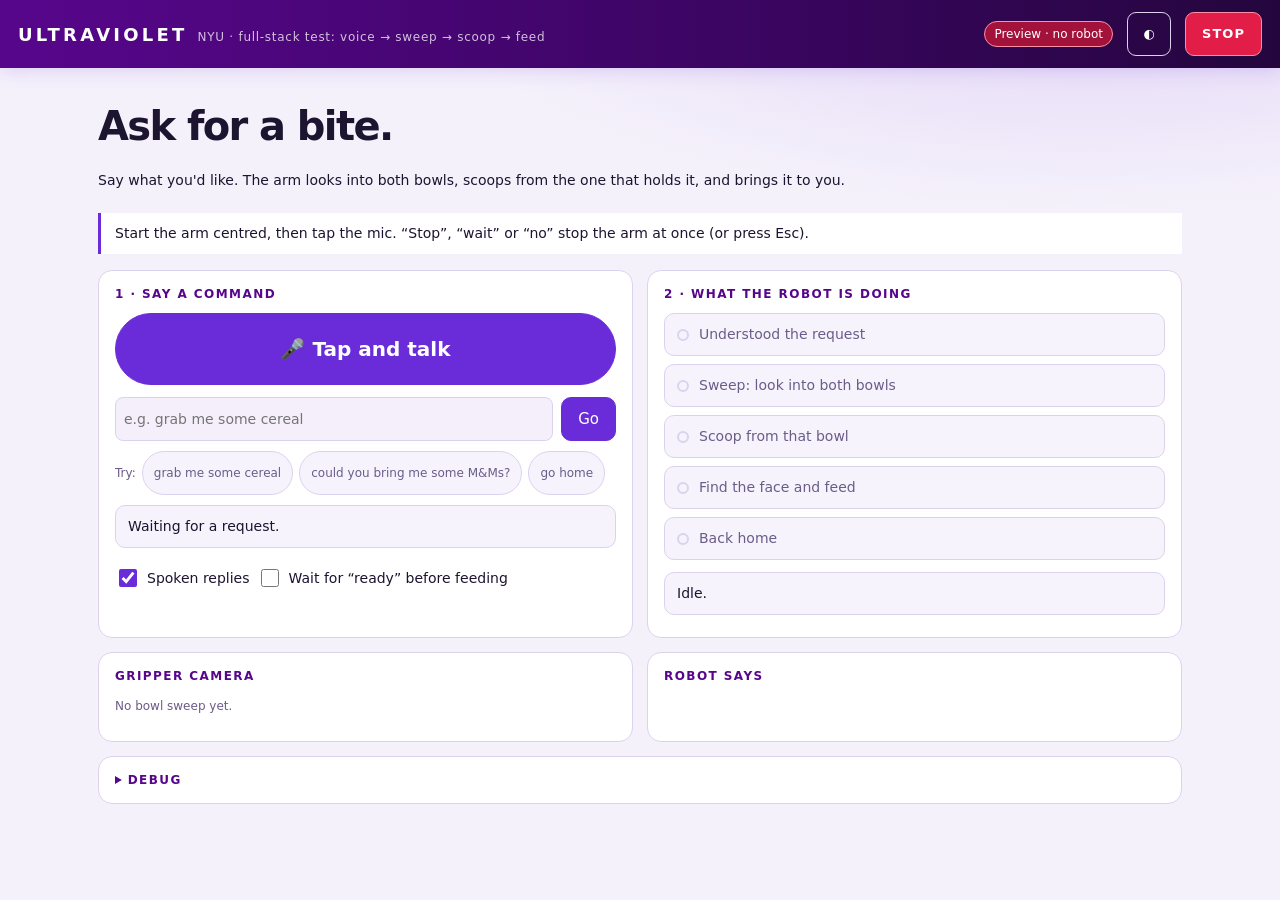
==== dashboard/static/fullstack.html @ 3033fc77 "Full-stack voice test page (Ultraviolet), dump-back debug, sturdier bowl detection - /test: Ultravio" ====
<!doctype html>
<html lang="en"><head><meta charset="utf-8"><meta name="viewport" content="width=device-width, initial-scale=1">
<title>Ultraviolet · Full-stack test</title><link rel="stylesheet" href="language.css">
<style>
  /* Full-stack test: Ultraviolet look (language.css) + a few page parts */
  .stack { display:grid; grid-template-columns:minmax(0,1fr) minmax(0,1fr); gap:14px; }
  @media (max-width:820px) { .stack { grid-template-columns:minmax(0,1fr); } }
  button.mic.pill.big { width:100%; padding:20px; font-size:20px; }
  ol.progress { list-style:none; padding:0; margin:0; display:grid; gap:8px; }
  ol.progress li { display:flex; align-items:center; gap:10px; padding:10px 12px; border-radius:10px; border:1px solid var(--line);
    background:var(--panel2); color:var(--muted); }
  ol.progress li .dot { width:12px; height:12px; border-radius:50%; border:2px solid var(--line); flex:none; }
  ol.progress li small { margin-left:auto; text-align:right; }
  ol.progress li.now { color:var(--ink); border-color:var(--uv); box-shadow:0 0 0 3px var(--glow); }
  ol.progress li.now .dot { background:var(--uv); border-color:var(--uv); animation:listen 1s ease-in-out infinite; }
  ol.progress li.done { color:var(--ink); } ol.progress li.done .dot { background:var(--ok); border-color:var(--ok); }
  ol.progress li.fail { color:var(--bad); border-color:var(--bad); } ol.progress li.fail .dot { background:var(--bad); border-color:var(--bad); }
  #say-log { padding-left:18px; max-height:200px; overflow:auto; margin:0; } #say-log li { margin:3px 0; color:var(--muted); }
  #say-log li:last-child { color:var(--ink); }
  details > summary { cursor:pointer; color:var(--uv2); font-weight:700; letter-spacing:.12em; text-transform:uppercase; font-size:12px; }
</style></head><body>
<header><div class="brand"><b>ULTRAVIOLET</b><span>NYU · full-stack test: voice → sweep → scoop → feed</span></div>
  <span class="chip" id="chip">Connecting…</span>
  <button class="ghost" style="color:white" onclick="toggleTheme()" aria-label="Toggle light or dark theme">◐</button>
  <button class="stop" onclick="stopAll()" title="Stop the arm now (Esc)">STOP</button></header>
<main>
<div class="intro"><h1>Ask for a bite.</h1><p>Say what you'd like. The arm looks into both bowls, scoops from the one that holds it, and brings it to you.</p></div>
<div class="preview-note" id="note">Start the arm centred, then tap the mic. “Stop”, “wait” or “no” stop the arm at once (or press Esc).</div>
<div class="stack">
  <section>
    <h2>1 · Say a command</h2>
    <div class="say-mic"><button class="mic pill big" id="mic" onclick="toggleMic()" aria-pressed="false">🎤 Tap and talk</button></div>
    <div class="say-input"><input type="text" id="text" placeholder="e.g. grab me some cereal" aria-label="Command for the robot"
        onkeydown="if (event.key === 'Enter') go(this.value)"><button class="primary" onclick="go(document.getElementById('text').value)">Go</button></div>
    <div class="say-ex"><span class="muted">Try:</span>
      <button class="ex" onclick="go(this.textContent)">grab me some cereal</button>
      <button class="ex" onclick="go(this.textContent)">could you bring me some M&amp;Ms?</button>
      <button class="ex" onclick="go(this.textContent)">go home</button></div>
    <div class="say-result" id="result" data-kind="idle" role="status" aria-live="polite">Waiting for a request.</div>
    <div class="row"><label class="voice-toggle"><input type="checkbox" id="speak" checked> Spoken replies</label>
      <label class="voice-toggle"><input type="checkbox" id="askready"> Wait for “ready” before feeding</label></div>
  </section>
  <section>
    <h2>2 · What the robot is doing</h2>
    <ol class="progress" id="steps">
      <li data-k="heard"><span class="dot"></span>Understood the request<small class="muted"></small></li>
      <li data-k="find"><span class="dot"></span>Sweep: look into both bowls<small class="muted"></small></li>
      <li data-k="scoop"><span class="dot"></span>Scoop from that bowl<small class="muted"></small></li>
      <li data-k="feed"><span class="dot"></span>Find the face and feed<small class="muted"></small></li>
      <li data-k="home"><span class="dot"></span>Back home<small class="muted"></small></li>
    </ol>
    <div class="say-result" id="status" data-kind="idle" style="margin-top:12px">Idle.</div>
  </section>
  <section>
    <h2>Gripper camera</h2>
    <img class="cam" id="cam" alt="Live gripper camera with bowl outlines">
    <p class="muted" id="bowls">No bowl sweep yet.</p>
  </section>
  <section>
    <h2>Robot says</h2>
    <ol id="say-log"></ol>
  </section>
  <section class="wide" style="grid-column:1/-1">
    <details><summary>Debug</summary>
      <div class="row" style="margin-top:12px">
        <button class="dbg" onclick="debug('sweep_bowls')">🔍 Sweep bowls</button>
        <button class="dbg" onclick="debug('find_food',{food:'cereal'})">Find cereal</button>
        <button class="dbg" onclick="debug('find_food',{food:'mms'})">Find M&amp;Ms</button>
        <button class="dbg move" onclick="debug('scoop_food',{food:'cereal'})">Scoop cereal only</button>
        <button class="dbg move" onclick="debug('scoop_food',{food:'mms'})">Scoop M&amp;Ms only</button>
        <button class="dbg move" onclick="debug('feed')">Feed only</button>
        <button class="dbg" onclick="debug('home')">Home</button></div>
      <div class="row">
        <button class="dbg move" onclick="debug('dump',{food:'cereal'})">Dump spoon back into the cereal bowl</button>
        <button class="dbg move" onclick="debug('dump',{food:'mms'})">Dump spoon back into the M&amp;M bowl</button></div>
      <p class="muted">Dump: the spoon goes over that bowl (bowl from the last sweep; otherwise Bowl 1 cereal, Bowl 2 M&amp;Ms),
        down to 3 cm above the rim, rolls over slowly, then goes home.
        Everything else: <a id="full" href="#" style="color:var(--uv2)">main dashboard</a> · <a id="lang" href="#" style="color:var(--uv2)">language page</a>.</p>
    </details>
  </section>
</div>
</main>
<script type="module">
import { parseInstruction } from './language-parser.mjs';
const $ = id => document.getElementById(id);
const token = new URLSearchParams(location.search).get('token') || '';
let busy = false, runId = 0, lastSpoken = null, readyResolve = null;
const FOOD = { cereal: { food: 'cereal', name: 'cereal' }, 'm&ms': { food: 'mms', name: 'M&Ms' } };

async function api(path, body) {
  const r = await fetch(path, body ? { method: 'POST', headers: { 'Content-Type': 'application/json', 'X-Token': token }, body: JSON.stringify(body) }
                                   : { headers: { 'X-Token': token } });
  const j = await r.json().catch(() => ({}));
  if (!r.ok || j.error) throw new Error(j.error || `HTTP ${r.status}`);
  return j;
}
const show = (id, kind, text) => { $(id).dataset.kind = kind; $(id).textContent = text; };
const status = (text, kind = 'idle') => show('status', kind, text);
function step(k, state, note) {
  for (const li of $('steps').children) if (li.dataset.k === k) { li.className = state; if (note !== undefined) li.querySelector('small').textContent = note; }
}
function resetSteps() { for (const li of $('steps').children) { li.className = ''; li.querySelector('small').textContent = ''; } }
function setBusy(b) { busy = b; document.querySelectorAll('.dbg').forEach(x => x.disabled = b); }
function toggleTheme() { const r = document.documentElement; r.dataset.theme = r.dataset.theme === 'light' ? 'dark' : 'light'; }

// Sunny's parser handles the wording ("grab me some cereal", "could you bring me some M&Ms?", stop words first)
function understand(text) {
  const r = parseInstruction(text);
  if (r.ok && r.request && FOOD[r.request.food]) return { kind: 'food', ...FOOD[r.request.food], explanation: r.explanation };
  if (r.ok && r.command && r.command.action) return { kind: 'action', action: r.command.action, explanation: r.explanation };
  if (r.ok && /confirm/i.test(r.explanation || '')) return { kind: 'ready' };
  const t = ' ' + text.toLowerCase() + ' ';  // a few extra spoken forms
  if (/\b(candy|candies|chocolates?|eminem|m ?n ?ms?)\b/.test(t)) return { kind: 'food', food: 'mms', name: 'M&Ms' };
  if (/\b(serial|loops|cheerios)\b/.test(t)) return { kind: 'food', food: 'cereal', name: 'cereal' };
  return null;
}

async function go(text) {
  text = (text || '').trim(); if (!text) return;
  $('text').value = text;
  const it = understand(text);
  if (!it) { show('result', 'bad', `Heard “${text}”. Say cereal or M&Ms.`); talk('Sorry, would you like cereal or M and Ms?'); return; }
  if (it.kind === 'action' && it.action === 'stop') return stopAll();
  if (it.kind === 'ready') { if (readyResolve) { readyResolve(); readyResolve = null; } else show('result', 'ok', 'Nothing is waiting for “ready”.'); return; }
  if (busy) { show('result', 'bad', 'Busy. Say “stop” first to change the request.'); return; }
  if (it.kind === 'action') { show('result', 'ok', `Heard “${text}”: ${it.explanation}`); return debug(it.action); }
  show('result', 'ok', `Heard “${text}”: ${it.name}. Starting the full run.`);
  talk(`Getting you some ${it.food === 'mms' ? 'M and Ms' : 'cereal'}.`);
  await fullRun(it);
}

async function fullRun(it) {
  const my = ++runId; setBusy(true); resetSteps(); step('heard', 'done', it.name);
  try {
    step('find', 'now'); status(`Looking into the bowls for ${it.name}…`);
    await api('/api/cmd', { action: 'scoop_food', food: it.food });
    let s = await waitIdle(my, st => {
      if (/scoop/i.test(st.reason) && !/looking for|checking|looking into/i.test(st.reason)) { step('find', 'done'); step('scoop', 'now'); }
    });
    if (/failed/.test(s.reason)) return failNow(s.reason);
    step('find', 'done', bowlNote(s, it.food)); step('scoop', 'done');
    if ($('askready').checked) {
      status('Spoon loaded. Say “ready” to feed.', 'ok');
      await new Promise(res => { readyResolve = res; });
      if (my !== runId) return;
    }
    step('feed', 'now'); status('Bringing the spoon to the face…', 'move');
    await api('/api/cmd', { action: 'feed' });
    let atFace = false;
    s = await waitIdle(my, st => {
      if (/face|extend|bite|track|lips|mouth/i.test(st.reason)) atFace = true;
      if (atFace && /home/i.test(st.reason)) { step('feed', 'done'); step('home', 'now'); }
    });
    if (/failed/.test(s.reason)) return failNow(s.reason);
    step('feed', 'done'); step('home', 'done'); status(`Done: ${it.name} delivered. ${s.reason}`, 'ok');
  } catch (e) { if (my === runId) failNow(e.message); }
  finally { if (my === runId) setBusy(false); }
}
function bowlNote(s, food) {
  const b = ((s.bowls_seen && s.bowls_seen.bowls) || []).slice().sort((a, c) => (c.scores[food] || 0) - (a.scores[food] || 0))[0];
  return b ? `${b.bowl_id === 'bowl1' ? 'Bowl 1' : 'Bowl 2'} · ${(b.scores[food] || 0).toFixed(2)}` : '';
}
function failNow(why) {
  for (const li of $('steps').children) if (li.className === 'now') li.className = 'fail';
  status(why, 'bad'); setBusy(false);
}
async function waitIdle(my, onTick) {
  await new Promise(r => setTimeout(r, 400));
  for (;;) {
    if (my !== runId) throw new Error('stopped');
    const s = await api('/api/state');
    if (s.mode === 'idle') return s;
    status(`${s.mode}: ${s.reason}`, 'move'); onTick && onTick(s);
    await new Promise(r => setTimeout(r, 400));
  }
}
async function debug(action, extra = {}) {
  if (busy) return;
  const my = ++runId; setBusy(true); resetSteps();
  try { await api('/api/cmd', { action, ...extra }); const s = await waitIdle(my); status(s.reason, /failed/.test(s.reason) ? 'bad' : 'ok'); }
  catch (e) { if (my === runId) status(e.message, 'bad'); }
  finally { if (my === runId) setBusy(false); }
}
async function stopAll() {
  runId++; readyResolve = null;
  try { await api('/api/cmd', { action: 'stop' }); status('STOPPED.', 'bad'); show('result', 'bad', 'STOP sent.'); }
  catch (e) { status('STOP failed: ' + e.message, 'bad'); }
  for (const li of $('steps').children) if (li.className === 'now') li.className = 'fail';
  setBusy(false);
}

// voice in: browser speech recognition (several guesses; the first one understood wins)
const Rec = window.SpeechRecognition || window.webkitSpeechRecognition;
let rec = null;
function toggleMic() {
  if (rec) { rec.stop(); return; }
  if (!Rec) { show('result', 'bad', 'No speech recognition in this browser: use Chrome or Safari, or type.'); return; }
  try { speechSynthesis.cancel(); } catch (e) {}
  const session = rec = new Rec();
  session.lang = 'en-US'; session.interimResults = true; session.maxAlternatives = 5; session.continuous = false;
  let finals = [];
  session.onresult = ev => {
    const r = ev.results[ev.results.length - 1]; $('text').value = r[0].transcript;
    if (r.isFinal) finals = [...r].map(a => a.transcript.trim());
  };
  session.onerror = ev => show('result', 'bad', 'Mic: ' + ev.error + (ev.error === 'not-allowed' ? ' (allow the microphone for this page)' : ''));
  session.onend = () => {
    rec = null; $('mic').classList.remove('on'); $('mic').textContent = '🎤 Tap and talk'; $('mic').setAttribute('aria-pressed', 'false');
    const pick = finals.find(f => understand(f)) || finals[0];
    if (pick) go(pick);
  };
  $('mic').classList.add('on'); $('mic').textContent = '🎙 Listening… tap to finish'; $('mic').setAttribute('aria-pressed', 'true');
  show('result', 'listen', 'Listening…');
  try { session.start(); } catch (e) { rec = null; show('result', 'bad', 'Mic: ' + e.message); }
}
// voice out
function talk(text) {
  if (!$('speak').checked || !window.speechSynthesis) return;
  try {
    const u = new SpeechSynthesisUtterance(text); u.rate = 1.05;
    const v = speechSynthesis.getVoices().find(v => /^en/i.test(v.lang) && /natural|enhanced|premium|samantha|google us/i.test(v.name));
    if (v) u.voice = v;
    speechSynthesis.speak(u);
  } catch (e) {}
}
document.addEventListener('keydown', e => {
  if (e.key === 'Escape') { e.preventDefault(); stopAll(); }
  else if (e.code === 'Space' && !['INPUT', 'BUTTON', 'SUMMARY'].includes(document.activeElement.tagName)) { e.preventDefault(); toggleMic(); }
});

// live state: connection, narration ("Checking Bowl 1", "Take a bite"), bowl labels
function showBowls(seen) {
  if (!seen || !seen.bowls) return;
  const nm = { cereal: 'cereal', mms: 'M&Ms', empty: 'empty', other: '?' };
  $('bowls').textContent = `Last look ${seen.t.slice(11, 16)}: ` + seen.bowls.map(b =>
    `${b.bowl_id === 'bowl1' ? 'Bowl 1' : 'Bowl 2'} = ${nm[b.label] || b.label} (${Math.max(...Object.values(b.scores)).toFixed(2)})`).join(' · ');
}
async function poll() {
  try {
    const s = await api('/api/state');
    $('chip').textContent = busy ? 'Live · running' : 'Live'; $('chip').className = busy ? 'chip busy' : 'chip';
    showBowls(s.bowls_seen);
    const list = s.speech || [];
    const newest = list.length ? list[list.length - 1].id : -1;
    if (lastSpoken !== null) for (const m of list) if (m.id > lastSpoken) {
      talk(m.text); const li = document.createElement('li'); li.textContent = m.text; $('say-log').appendChild(li); $('say-log').scrollTop = 1e9;
    }
    lastSpoken = Math.max(lastSpoken ?? newest, newest);
  } catch (e) {
    $('chip').textContent = token ? 'Robot offline' : 'Preview · no robot'; $('chip').className = 'chip bad';
  }
  setTimeout(poll, 700);
}
Object.assign(window, { go, toggleMic, stopAll, debug, toggleTheme });
if (token) $('cam').src = '/stream.mjpg?token=' + encodeURIComponent(token); else $('cam').hidden = true;
$('full').href = '/?token=' + encodeURIComponent(token);
$('lang').href = '/language.html?token=' + encodeURIComponent(token);
poll();
</script></body></html>
---- dashboard/static/language.css ----
:root {
    --bg:#0d0915; --panel:#181127; --panel2:#1f1633; --line:#2f2347; --ink:#ede7f8; --muted:#a597c2;
    --violet:#57068c; --uv:#8f5bff; --uv2:#c4a6ff; --glow:rgba(143,91,255,.35);
    --ok:#3ddc97; --warn:#ffb547; --bad:#ff5d7a; --code:#0f0a19;
  }
  @media (prefers-color-scheme: light) {
    :root:not([data-theme="dark"]) { --bg:#f5f1fb; --panel:#ffffff; --panel2:#f7f3fd; --line:#ddd2ee; --ink:#1d1430;
      --muted:#6b5c88; --uv:#6a2cd8; --uv2:#57068c; --glow:rgba(106,44,216,.18); --code:#f4effb; }
  }
  :root[data-theme="light"] { --bg:#f5f1fb; --panel:#ffffff; --panel2:#f7f3fd; --line:#ddd2ee; --ink:#1d1430;
      --muted:#6b5c88; --uv:#6a2cd8; --uv2:#57068c; --glow:rgba(106,44,216,.18); --code:#f4effb; }
  * { box-sizing:border-box; }
  body { margin:0; font:14px/1.5 ui-sans-serif,system-ui,-apple-system,"Segoe UI",sans-serif; color:var(--ink);
    background:radial-gradient(1200px 500px at 85% -10%, var(--glow), transparent 60%), var(--bg); min-height:100vh; }
  header { position:sticky; top:0; z-index:5; display:flex; flex-wrap:wrap; align-items:center; gap:10px 14px;
    padding:12px 18px; background:linear-gradient(90deg, var(--violet), #3a0560 60%, #24063d); color:#fff;
    box-shadow:0 2px 18px var(--glow); }
  .brand { display:flex; flex-wrap:wrap; align-items:baseline; gap:4px 10px; margin-right:auto; min-width:0; }
  .brand b { font-size:18px; letter-spacing:.18em; } .brand span { opacity:.75; font-size:12px; letter-spacing:.06em; }
  .chip { font-size:12px; padding:3px 9px; border-radius:999px; background:rgba(255,255,255,.12); border:1px solid rgba(255,255,255,.22); white-space:nowrap; }
  .chip.busy { background:#8f5bff; border-color:#c4a6ff; } .chip.bad { background:#a3123a; border-color:#ff8fa6; } .chip.warn { background:#8a5a00; }
  .clear { display:flex; gap:6px; align-items:center; font-weight:600; font-size:13px; }
  .clear input { width:18px; height:18px; accent-color:#ffb547; }
  button { font:inherit; font-size:13px; min-width:44px; min-height:44px; padding:7px 12px; border-radius:9px; border:1px solid var(--line);
    background:var(--panel2); color:var(--ink); cursor:pointer; transition:border-color .12s, box-shadow .12s; }
  button:hover { border-color:var(--uv); box-shadow:0 0 0 3px var(--glow); }
  :where(button, input, select, textarea):focus-visible { outline:3px solid var(--uv2); outline-offset:3px; }
  header :where(button, input):focus-visible { outline-color:#fff; }
  .sr-only { position:absolute; width:1px; height:1px; padding:0; margin:-1px; overflow:hidden;
    clip-path:inset(50%); white-space:nowrap; border:0; }
  button.primary { background:var(--uv); border-color:var(--uv); color:#fff; }
  .say-mic { margin:0 0 12px; }
  .voice-controls { display:flex; flex-wrap:wrap; gap:8px 16px; align-items:center; }
  .voice-toggle { display:inline-flex; align-items:center; gap:7px; min-height:44px; }
  .voice-toggle input { width:18px; height:18px; accent-color:var(--uv); }
  #mic-help { display:block; margin-top:6px; }
  button.mic.pill { border-radius:999px; padding:10px 22px; font-size:16px; font-weight:700; background:var(--uv); border:1px solid var(--uv);
    color:#fff; white-space:nowrap; touch-action:none; user-select:none; -webkit-user-select:none; }
  button.mic.on { background:var(--warn); border-color:var(--warn); color:#fff; animation:listen 1s ease-in-out infinite; }
  @keyframes listen { 50% { box-shadow:0 0 0 7px rgba(255,181,71,.35); } }
  @media (prefers-reduced-motion: reduce) { button.mic.on { animation:none; } }
  .say-input { display:flex; flex-wrap:wrap; gap:8px; }
  .say-input input { flex:1 1 260px; min-width:0; font-size:16px; padding:10px 12px; border-radius:10px; }
  .say-input input:focus { outline:none; border-color:var(--uv); box-shadow:0 0 0 3px var(--glow); }
  .say-input button { font-size:15px; padding:9px 16px; border-radius:10px; }
  .say-ex { display:flex; flex-wrap:wrap; align-items:center; gap:6px; margin:10px 0; }
  button.ex { border-radius:999px; padding:4px 11px; font-size:12px; color:var(--muted); }
  .say-result { margin:4px 0 8px; padding:10px 12px; border-radius:10px; border:1px solid var(--line); background:var(--panel2); font-size:14px; }
  .say-result[data-kind="listen"] { border-color:var(--warn); }
  .say-result[data-kind="ok"] { border-color:var(--ok); } .say-result[data-kind="ok"]::before { content:"✓ "; color:var(--ok); font-weight:700; }
  .say-result[data-kind="move"] { border-color:var(--warn); } .say-result[data-kind="move"]::before { content:"⚠ "; color:var(--warn); }
  .say-result[data-kind="bad"] { border-color:var(--bad); } .say-result[data-kind="bad"]::before { content:"✗ "; color:var(--bad); font-weight:700; }
  button.move { border-color:var(--warn); } button.move::before { content:"⚠ "; color:var(--warn); }
  button.primary.move::before { color:#fff; }
  button.stop { background:#e11d48; border-color:#ff8fa6; color:#fff; font-weight:700; letter-spacing:.08em; padding:8px 16px; }
  button.ghost { background:transparent; }
  nav { display:flex; gap:4px; padding:10px 18px 0; flex-wrap:wrap; }
  nav button { border-radius:10px 10px 0 0; border-bottom:none; background:transparent; color:var(--muted); }
  nav button.on { background:var(--panel); color:var(--ink); border-color:var(--line); box-shadow:inset 0 3px 0 var(--uv); }
  main { padding:0 18px 28px; }
  .tab { display:none; gap:14px; grid-template-columns:repeat(auto-fit,minmax(min(100%,330px),1fr)); padding-top:14px;
    border-top:1px solid var(--line); } .tab.on { display:grid; }
  section { background:var(--panel); border:1px solid var(--line); border-radius:14px; padding:14px 16px; min-width:0; }
  section.wide { grid-column:1/-1; }
  h2 { margin:0 0 10px; font-size:12px; letter-spacing:.12em; text-transform:uppercase; color:var(--uv2); }
  .row { display:flex; flex-wrap:wrap; gap:7px; align-items:center; margin:7px 0; }
  .muted { color:var(--muted); font-size:12px; }
  input[type=text],input[type=number],select { font:inherit; padding:6px 8px; border-radius:8px; border:1px solid var(--line);
    background:var(--code); color:var(--ink); }
  input[type=number] { width:86px; }
  textarea { width:100%; min-height:110px; font:12px/1.45 ui-monospace,Menlo,monospace; background:var(--code); color:var(--ink);
    border:1px solid var(--line); border-radius:9px; padding:9px; }
  pre { margin:8px 0 0; background:var(--code); border:1px solid var(--line); border-radius:9px; padding:9px;
    font:12px/1.45 ui-monospace,Menlo,monospace; max-height:340px; overflow:auto; white-space:pre-wrap; word-break:break-word; }
  table { width:100%; border-collapse:collapse; font-variant-numeric:tabular-nums; }
  th,td { text-align:left; padding:5px 6px; border-bottom:1px solid var(--line); }
  th { color:var(--muted); font-weight:500; font-size:12px; }
  .table-scroll { max-width:100%; overflow-x:auto; }
  .table-scroll:focus-visible { outline:3px solid var(--uv2); outline-offset:3px; }
  .bar { height:6px; border-radius:3px; background:var(--line); overflow:hidden; min-width:70px; }
  .bar i { display:block; height:100%; background:var(--ok); } .bar i.warn { background:var(--warn); } .bar i.bad { background:var(--bad); }
  .camwrap { position:relative; }
  .fps { position:absolute; top:10px; right:10px; padding:3px 10px; border-radius:999px; background:rgba(0,0,0,.65); color:#fff;
    font:600 13px ui-monospace,Menlo,monospace; } .fps:empty { display:none; }
  img.cam { display:block; width:100%; max-height:calc(100vh - 270px); object-fit:contain;  /* whole frame fits on screen */
    border-radius:10px; background:var(--code); min-height:160px; border:1px solid var(--line); }
  .kv { display:grid; grid-template-columns:auto minmax(0,1fr); gap:3px 12px; font-size:13px; }
  .kv span:nth-child(odd) { color:var(--muted); white-space:nowrap; } .kv span:nth-child(even) { overflow-wrap:anywhere; }
  .pill-ok { color:var(--ok); } .pill-bad { color:var(--bad); } .pill-warn { color:var(--warn); }
  .events li { margin:2px 0; font:12px ui-monospace,Menlo,monospace; } .events { padding-left:18px; max-height:260px; overflow:auto; }
  #toast { position:fixed; right:16px; bottom:16px; max-width:min(560px,90vw); background:var(--panel2); border:1px solid var(--uv);
    border-radius:12px; padding:10px 14px; box-shadow:0 6px 30px var(--glow); display:none; font-size:13px; z-index:9;
    white-space:pre-wrap; word-break:break-word; }
  #toast-message { display:block; margin-bottom:8px; }
  .flows { display:grid; grid-template-columns:repeat(auto-fit,minmax(200px,1fr)); gap:10px; }
  .flow { font-size:16px; font-weight:700; padding:18px 14px; border-radius:14px; border:2px solid var(--uv);
    background:linear-gradient(135deg, var(--violet), #3b0a63); color:#fff; letter-spacing:.02em; }
  .flow small { display:block; font-weight:400; font-size:12px; opacity:.8; margin-top:4px; }
  .flow.safe { background:var(--panel2); color:var(--ink); border-color:var(--line); }
  .steps { list-style:none; padding:0; margin:8px 0 0; font:12px ui-monospace,Menlo,monospace; }
  .steps li { padding:3px 0; } .steps .run { color:var(--uv2); } .steps .ok { color:var(--ok); } .steps .bad { color:var(--bad); }
  @media (max-width:600px) {
    header { padding:10px 12px; } main, nav { padding-left:12px; padding-right:12px; }
    .brand { flex-basis:100%; } .brand span { overflow-wrap:anywhere; }
    .tab { grid-template-columns:minmax(0,1fr); } section { padding:14px 12px; }
    input[type=text],input[type=number],select,textarea { font-size:16px; max-width:100%; min-height:44px; }
    .kv { grid-template-columns:minmax(0,1fr); } .kv span:nth-child(even) { margin-bottom:6px; }
    .row > label { max-width:100%; } #toast { left:12px; right:12px; max-width:none; }
  }

button:disabled { opacity:.45; cursor:not-allowed; } main { max-width:1120px; margin:auto; padding-top:20px; } .intro { margin:8px 0 22px; } .intro h1 { font-size:clamp(26px,5vw,40px); margin:0 0 8px; letter-spacing:-.04em; } .preview-note { border-left:3px solid var(--uv); padding:10px 14px; background:var(--panel); margin:16px 0; } .preview-grid { display:grid; grid-template-columns:1fr 1fr; gap:14px; margin-top:14px; } .preview-grid section { min-width:0; } #reply-voice { max-width:100%; } .voice-controls label { flex-shrink:0; } @media(max-width:700px) { .preview-grid { grid-template-columns:1fr; } .say-input button { flex:1; } }

[hidden] { display:none !important; }
/* Contain focus/glow paint at narrow viewport edges without changing card widths. */
html { overflow-x:clip; }
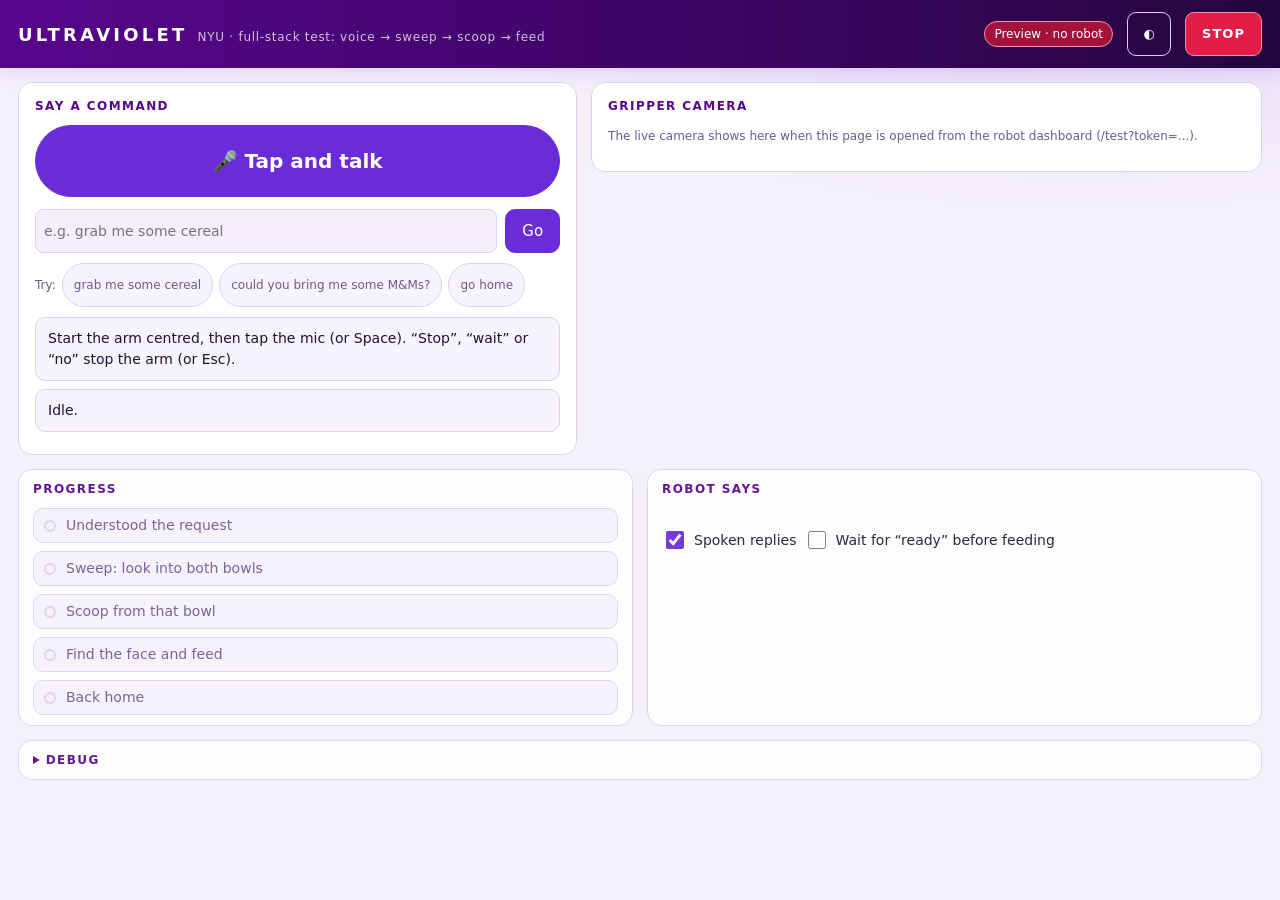
==== commit ff9c0504: "Full-stack test page: command and camera side by side on top, the rest below" ====
--- a/dashboard/static/fullstack.html
+++ b/dashboard/static/fullstack.html
@@ -3,8 +3,14 @@
 <title>Ultraviolet · Full-stack test</title><link rel="stylesheet" href="language.css">
 <style>
   /* Full-stack test: Ultraviolet look (language.css) + a few page parts */
+  main { max-width:1500px; padding-top:14px; }
   .stack { display:grid; grid-template-columns:minmax(0,1fr) minmax(0,1fr); gap:14px; }
-  @media (max-width:820px) { .stack { grid-template-columns:minmax(0,1fr); } }
+  .stack.top { grid-template-columns:minmax(0,5fr) minmax(0,6fr); align-items:start; }  /* command | camera */
+  .stack.top img.cam { max-height:calc(100vh - 170px); }
+  .stack.secondary { margin-top:14px; opacity:.92; }
+  .stack.secondary section { padding:10px 14px; }
+  .stack.secondary ol.progress li { padding:6px 10px; }
+  @media (max-width:820px) { .stack, .stack.top { grid-template-columns:minmax(0,1fr); } }
   button.mic.pill.big { width:100%; padding:20px; font-size:20px; }
   ol.progress { list-style:none; padding:0; margin:0; display:grid; gap:8px; }
   ol.progress li { display:flex; align-items:center; gap:10px; padding:10px 12px; border-radius:10px; border:1px solid var(--line);
@@ -24,11 +30,9 @@
   <button class="ghost" style="color:white" onclick="toggleTheme()" aria-label="Toggle light or dark theme">◐</button>
   <button class="stop" onclick="stopAll()" title="Stop the arm now (Esc)">STOP</button></header>
 <main>
-<div class="intro"><h1>Ask for a bite.</h1><p>Say what you'd like. The arm looks into both bowls, scoops from the one that holds it, and brings it to you.</p></div>
-<div class="preview-note" id="note">Start the arm centred, then tap the mic. “Stop”, “wait” or “no” stop the arm at once (or press Esc).</div>
-<div class="stack">
-  <section>
-    <h2>1 · Say a command</h2>
+<div class="stack top">
+  <section>
+    <h2>Say a command</h2>
     <div class="say-mic"><button class="mic pill big" id="mic" onclick="toggleMic()" aria-pressed="false">🎤 Tap and talk</button></div>
     <div class="say-input"><input type="text" id="text" placeholder="e.g. grab me some cereal" aria-label="Command for the robot"
         onkeydown="if (event.key === 'Enter') go(this.value)"><button class="primary" onclick="go(document.getElementById('text').value)">Go</button></div>
@@ -36,12 +40,18 @@
       <button class="ex" onclick="go(this.textContent)">grab me some cereal</button>
       <button class="ex" onclick="go(this.textContent)">could you bring me some M&amp;Ms?</button>
       <button class="ex" onclick="go(this.textContent)">go home</button></div>
-    <div class="say-result" id="result" data-kind="idle" role="status" aria-live="polite">Waiting for a request.</div>
-    <div class="row"><label class="voice-toggle"><input type="checkbox" id="speak" checked> Spoken replies</label>
-      <label class="voice-toggle"><input type="checkbox" id="askready"> Wait for “ready” before feeding</label></div>
-  </section>
-  <section>
-    <h2>2 · What the robot is doing</h2>
+    <div class="say-result" id="result" data-kind="idle" role="status" aria-live="polite">Start the arm centred, then tap the mic (or Space). “Stop”, “wait” or “no” stop the arm (or Esc).</div>
+    <div class="say-result" id="status" data-kind="idle">Idle.</div>
+  </section>
+  <section>
+    <h2>Gripper camera</h2>
+    <img class="cam" id="cam" alt="Live gripper camera with bowl outlines">
+    <p class="muted" id="bowls">No bowl sweep yet.</p>
+  </section>
+</div>
+<div class="stack secondary">
+  <section>
+    <h2>Progress</h2>
     <ol class="progress" id="steps">
       <li data-k="heard"><span class="dot"></span>Understood the request<small class="muted"></small></li>
       <li data-k="find"><span class="dot"></span>Sweep: look into both bowls<small class="muted"></small></li>
@@ -49,16 +59,12 @@
       <li data-k="feed"><span class="dot"></span>Find the face and feed<small class="muted"></small></li>
       <li data-k="home"><span class="dot"></span>Back home<small class="muted"></small></li>
     </ol>
-    <div class="say-result" id="status" data-kind="idle" style="margin-top:12px">Idle.</div>
-  </section>
-  <section>
-    <h2>Gripper camera</h2>
-    <img class="cam" id="cam" alt="Live gripper camera with bowl outlines">
-    <p class="muted" id="bowls">No bowl sweep yet.</p>
   </section>
   <section>
     <h2>Robot says</h2>
     <ol id="say-log"></ol>
+    <div class="row" style="margin-top:10px"><label class="voice-toggle"><input type="checkbox" id="speak" checked> Spoken replies</label>
+      <label class="voice-toggle"><input type="checkbox" id="askready"> Wait for “ready” before feeding</label></div>
   </section>
   <section class="wide" style="grid-column:1/-1">
     <details><summary>Debug</summary>
@@ -252,7 +258,7 @@
   setTimeout(poll, 700);
 }
 Object.assign(window, { go, toggleMic, stopAll, debug, toggleTheme });
-if (token) $('cam').src = '/stream.mjpg?token=' + encodeURIComponent(token); else $('cam').hidden = true;
+if (token) $('cam').src = '/stream.mjpg?token=' + encodeURIComponent(token); else { $('cam').hidden = true; $('bowls').textContent = 'The live camera shows here when this page is opened from the robot dashboard (/test?token=...).'; }
 $('full').href = '/?token=' + encodeURIComponent(token);
 $('lang').href = '/language.html?token=' + encodeURIComponent(token);
 poll();
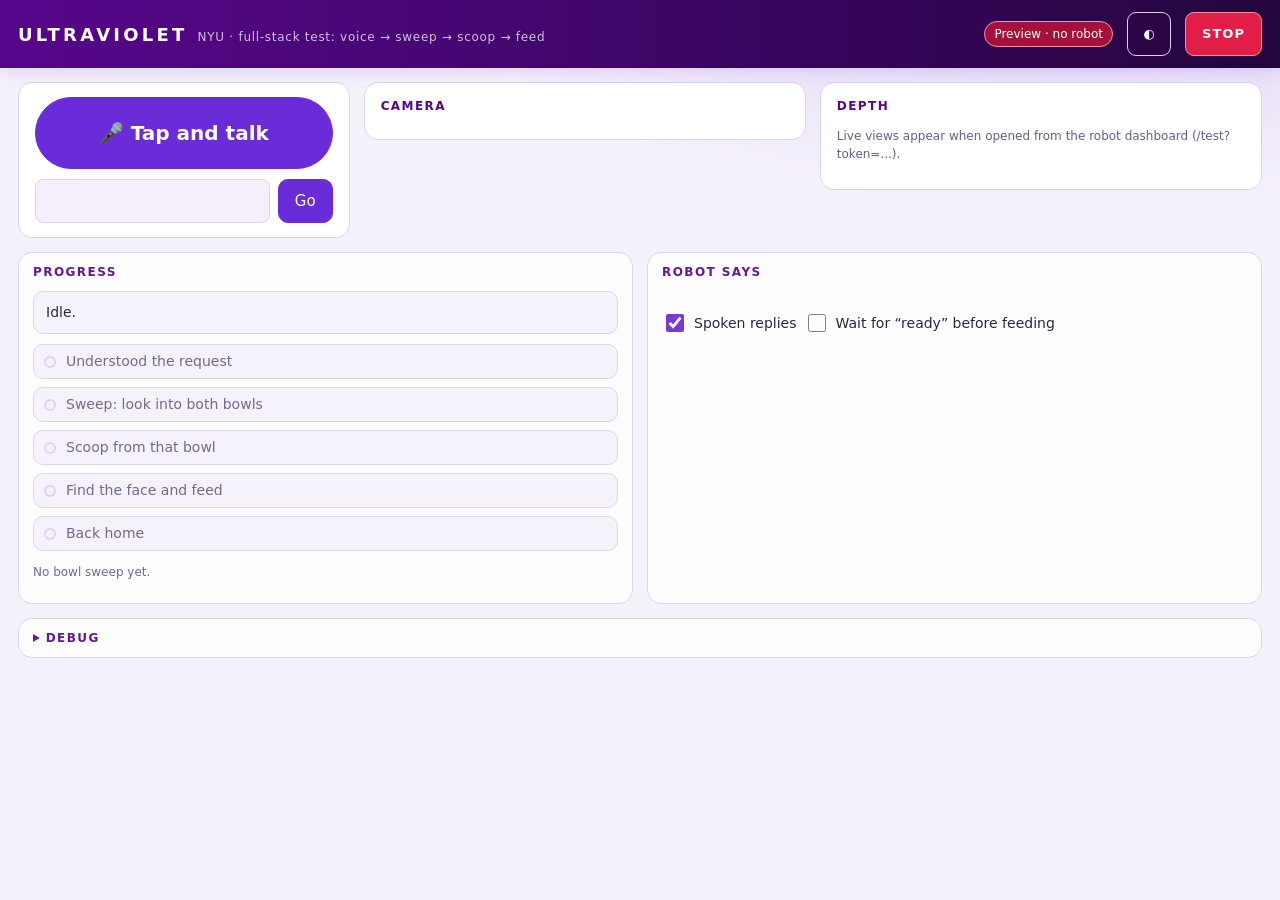
==== commit 5176048c: "Full-stack test page: mic + input + what it understood, next to camera and depth views" ====
--- a/dashboard/static/fullstack.html
+++ b/dashboard/static/fullstack.html
@@ -5,12 +5,15 @@
   /* Full-stack test: Ultraviolet look (language.css) + a few page parts */
   main { max-width:1500px; padding-top:14px; }
   .stack { display:grid; grid-template-columns:minmax(0,1fr) minmax(0,1fr); gap:14px; }
-  .stack.top { grid-template-columns:minmax(0,5fr) minmax(0,6fr); align-items:start; }  /* command | camera */
-  .stack.top img.cam { max-height:calc(100vh - 170px); }
+  .stack.top { grid-template-columns:minmax(260px,3fr) minmax(0,4fr) minmax(0,4fr); align-items:start; }  /* command | camera | depth */
+  .stack.top img.cam { max-height:calc(100vh - 190px); aspect-ratio:4/3; }
+  .cmd { display:grid; gap:10px; } .cmd .say-input input { flex-basis:120px; }
+  .say-result:empty { display:none; }
   .stack.secondary { margin-top:14px; opacity:.92; }
   .stack.secondary section { padding:10px 14px; }
   .stack.secondary ol.progress li { padding:6px 10px; }
-  @media (max-width:820px) { .stack, .stack.top { grid-template-columns:minmax(0,1fr); } }
+  @media (max-width:1000px) { .stack.top { grid-template-columns:minmax(0,1fr) minmax(0,1fr); } .stack.top .cmd { grid-column:1/-1; } }
+  @media (max-width:640px) { .stack, .stack.top { grid-template-columns:minmax(0,1fr); } }
   button.mic.pill.big { width:100%; padding:20px; font-size:20px; }
   ol.progress { list-style:none; padding:0; margin:0; display:grid; gap:8px; }
   ol.progress li { display:flex; align-items:center; gap:10px; padding:10px 12px; border-radius:10px; border:1px solid var(--line);
@@ -31,27 +34,26 @@
   <button class="stop" onclick="stopAll()" title="Stop the arm now (Esc)">STOP</button></header>
 <main>
 <div class="stack top">
-  <section>
-    <h2>Say a command</h2>
-    <div class="say-mic"><button class="mic pill big" id="mic" onclick="toggleMic()" aria-pressed="false">🎤 Tap and talk</button></div>
-    <div class="say-input"><input type="text" id="text" placeholder="e.g. grab me some cereal" aria-label="Command for the robot"
+  <section class="cmd">
+    <button class="mic pill big" id="mic" onclick="toggleMic()" aria-pressed="false">🎤 Tap and talk</button>
+    <div class="say-input"><input type="text" id="text" aria-label="Command for the robot"
         onkeydown="if (event.key === 'Enter') go(this.value)"><button class="primary" onclick="go(document.getElementById('text').value)">Go</button></div>
-    <div class="say-ex"><span class="muted">Try:</span>
-      <button class="ex" onclick="go(this.textContent)">grab me some cereal</button>
-      <button class="ex" onclick="go(this.textContent)">could you bring me some M&amp;Ms?</button>
-      <button class="ex" onclick="go(this.textContent)">go home</button></div>
-    <div class="say-result" id="result" data-kind="idle" role="status" aria-live="polite">Start the arm centred, then tap the mic (or Space). “Stop”, “wait” or “no” stop the arm (or Esc).</div>
-    <div class="say-result" id="status" data-kind="idle">Idle.</div>
-  </section>
-  <section>
-    <h2>Gripper camera</h2>
+    <div class="say-result" id="result" data-kind="idle" role="status" aria-live="polite"></div>
+  </section>
+  <section class="view">
+    <h2>Camera</h2>
     <img class="cam" id="cam" alt="Live gripper camera with bowl outlines">
-    <p class="muted" id="bowls">No bowl sweep yet.</p>
+  </section>
+  <section class="view">
+    <h2>Depth</h2>
+    <img class="cam" id="depth" alt="Live depth view">
+    <p class="muted" id="depth-note" hidden></p>
   </section>
 </div>
 <div class="stack secondary">
   <section>
     <h2>Progress</h2>
+    <div class="say-result" id="status" data-kind="idle" style="margin:0 0 10px">Idle.</div>
     <ol class="progress" id="steps">
       <li data-k="heard"><span class="dot"></span>Understood the request<small class="muted"></small></li>
       <li data-k="find"><span class="dot"></span>Sweep: look into both bowls<small class="muted"></small></li>
@@ -59,6 +61,7 @@
       <li data-k="feed"><span class="dot"></span>Find the face and feed<small class="muted"></small></li>
       <li data-k="home"><span class="dot"></span>Back home<small class="muted"></small></li>
     </ol>
+    <p class="muted" id="bowls">No bowl sweep yet.</p>
   </section>
   <section>
     <h2>Robot says</h2>
@@ -258,7 +261,15 @@
   setTimeout(poll, 700);
 }
 Object.assign(window, { go, toggleMic, stopAll, debug, toggleTheme });
-if (token) $('cam').src = '/stream.mjpg?token=' + encodeURIComponent(token); else { $('cam').hidden = true; $('bowls').textContent = 'The live camera shows here when this page is opened from the robot dashboard (/test?token=...).'; }
+if (token) {
+  $('cam').src = '/stream.mjpg?token=' + encodeURIComponent(token);
+  $('depth').src = '/depth.mjpg?token=' + encodeURIComponent(token);
+  setTimeout(() => { if (!$('depth').naturalWidth) { $('depth').hidden = true; $('depth-note').hidden = false;
+    $('depth-note').textContent = 'No depth frames (cloud depth GPU not reachable, or the dashboard started without depth).'; } }, 6000);
+} else {
+  for (const id of ['cam', 'depth']) $(id).hidden = true;
+  $('depth-note').hidden = false; $('depth-note').textContent = 'Live views appear when opened from the robot dashboard (/test?token=...).';
+}
 $('full').href = '/?token=' + encodeURIComponent(token);
 $('lang').href = '/language.html?token=' + encodeURIComponent(token);
 poll();
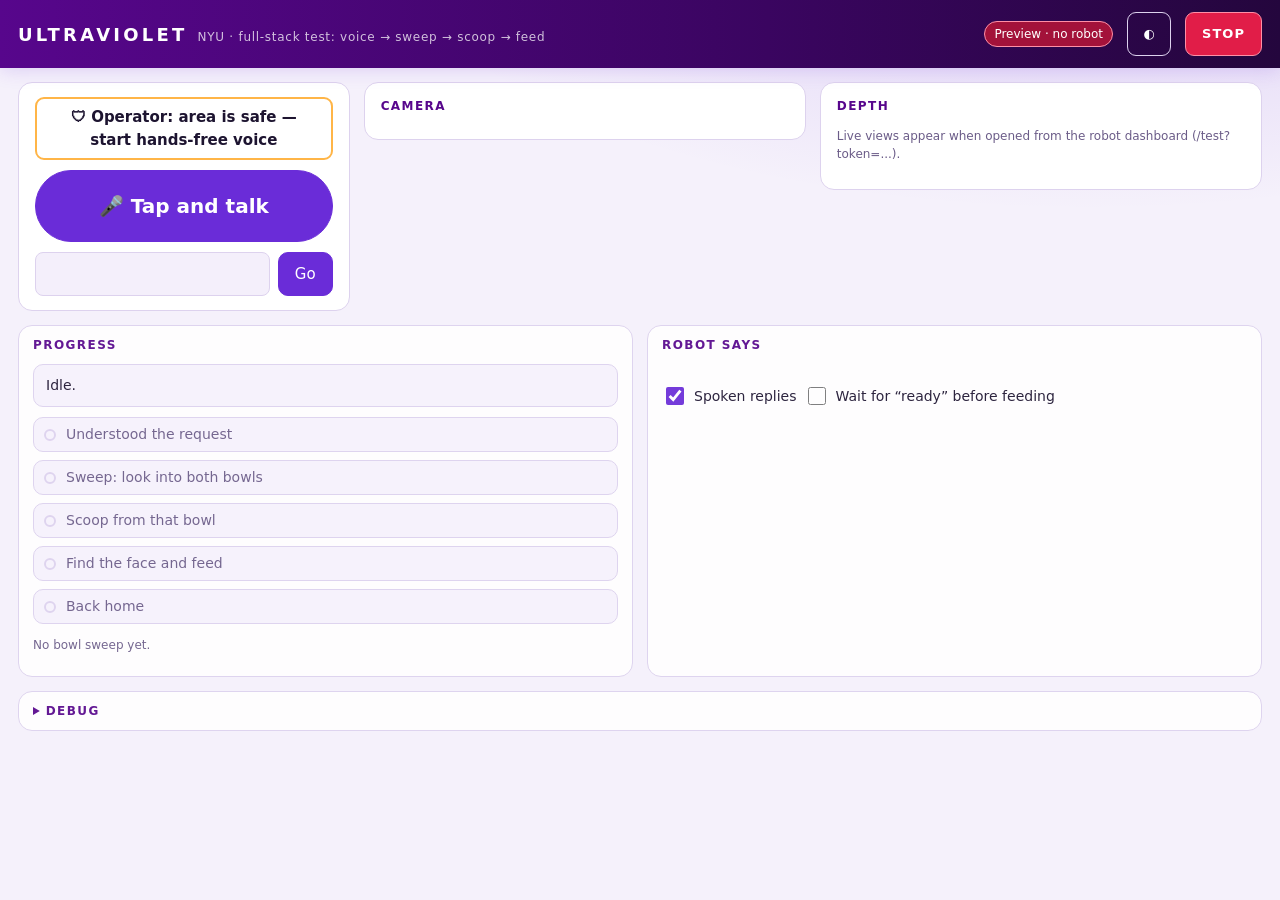
==== commit ab8c0896: "Hands-free voice armed by an operator safety button; 5 s eating hold; depth freshness for local Dept" ====
--- a/dashboard/static/fullstack.html
+++ b/dashboard/static/fullstack.html
@@ -9,6 +9,8 @@
   .stack.top img.cam { max-height:calc(100vh - 190px); aspect-ratio:4/3; }
   .cmd { display:grid; gap:10px; } .cmd .say-input input { flex-basis:120px; }
   .say-result:empty { display:none; }
+  button.arm { min-height:52px; font-size:15px; font-weight:700; border:2px solid var(--warn); background:transparent; color:var(--ink); }
+  button.arm.on { background:var(--ok); border-color:var(--ok); color:#06170f; }
   .stack.secondary { margin-top:14px; opacity:.92; }
   .stack.secondary section { padding:10px 14px; }
   .stack.secondary ol.progress li { padding:6px 10px; }
@@ -35,6 +37,7 @@
 <main>
 <div class="stack top">
   <section class="cmd">
+    <button class="arm" id="arm" onclick="toggleHandsFree()" aria-pressed="false">🛡 Operator: area is safe — start hands-free voice</button>
     <button class="mic pill big" id="mic" onclick="toggleMic()" aria-pressed="false">🎤 Tap and talk</button>
     <div class="say-input"><input type="text" id="text" aria-label="Command for the robot"
         onkeydown="if (event.key === 'Enter') go(this.value)"><button class="primary" onclick="go(document.getElementById('text').value)">Go</button></div>
@@ -192,6 +195,7 @@
 }
 async function stopAll() {
   runId++; readyResolve = null;
+  if (handsFree) disarm();  // the operator re-arms after any stop
   try { await api('/api/cmd', { action: 'stop' }); status('STOPPED.', 'bad'); show('result', 'bad', 'STOP sent.'); }
   catch (e) { status('STOP failed: ' + e.message, 'bad'); }
   for (const li of $('steps').children) if (li.className === 'now') li.className = 'fail';
@@ -200,8 +204,18 @@
 
 // voice in: browser speech recognition (several guesses; the first one understood wins)
 const Rec = window.SpeechRecognition || window.webkitSpeechRecognition;
-let rec = null;
+let rec = null;          // tap-and-talk session (one request)
+let handsFree = false;   // the operator armed always-on listening
+let hfRec = null, ttsUntil = 0;
+const STOP_WORDS = /\b(stop|wait|no|halt|freeze|done|enough)\b/i;
+
+function micLabel() {
+  const m = $('mic');
+  if (handsFree) { m.classList.add('on'); m.textContent = '🎙 Hands-free: listening'; m.setAttribute('aria-pressed', 'true'); }
+  else if (!rec) { m.classList.remove('on'); m.textContent = '🎤 Tap and talk'; m.setAttribute('aria-pressed', 'false'); }
+}
 function toggleMic() {
+  if (handsFree) return;  // already listening all the time
   if (rec) { rec.stop(); return; }
   if (!Rec) { show('result', 'bad', 'No speech recognition in this browser: use Chrome or Safari, or type.'); return; }
   try { speechSynthesis.cancel(); } catch (e) {}
@@ -214,13 +228,61 @@
   };
   session.onerror = ev => show('result', 'bad', 'Mic: ' + ev.error + (ev.error === 'not-allowed' ? ' (allow the microphone for this page)' : ''));
   session.onend = () => {
-    rec = null; $('mic').classList.remove('on'); $('mic').textContent = '🎤 Tap and talk'; $('mic').setAttribute('aria-pressed', 'false');
+    rec = null; micLabel();
     const pick = finals.find(f => understand(f)) || finals[0];
     if (pick) go(pick);
   };
   $('mic').classList.add('on'); $('mic').textContent = '🎙 Listening… tap to finish'; $('mic').setAttribute('aria-pressed', 'true');
   show('result', 'listen', 'Listening…');
   try { session.start(); } catch (e) { rec = null; show('result', 'bad', 'Mic: ' + e.message); }
+}
+
+// Hands-free: the operator checks the area and presses the safety button once; from then on
+// every spoken request is acted on with no tapping. Any STOP (button, Esc, or the word) turns
+// it off again: the operator must re-arm. While the robot itself is talking, only stop words
+// count (so it never obeys its own narration).
+function toggleHandsFree() { handsFree ? disarm('Hands-free voice off.') : arm(); }
+function arm() {
+  if (!Rec) { show('result', 'bad', 'No speech recognition in this browser: use Chrome or Safari.'); return; }
+  if (rec) { try { rec.abort(); } catch (e) {} rec = null; }
+  handsFree = true;
+  $('arm').classList.add('on'); $('arm').setAttribute('aria-pressed', 'true');
+  $('arm').textContent = '🛡 Hands-free ON · press to turn off';
+  micLabel(); show('result', 'listen', 'Hands-free: say what you would like.');
+  talk('Hands free voice is on. What would you like?');
+  listen();
+}
+function disarm(why) {
+  handsFree = false;
+  const r = hfRec; hfRec = null;
+  if (r) { try { r.abort(); } catch (e) {} }
+  $('arm').classList.remove('on'); $('arm').setAttribute('aria-pressed', 'false');
+  $('arm').textContent = '🛡 Operator: area is safe — start hands-free voice';
+  micLabel(); if (why) show('result', 'idle', why);
+}
+function listen() {
+  if (!handsFree) return;
+  const session = hfRec = new Rec();
+  session.lang = 'en-US'; session.interimResults = true; session.maxAlternatives = 5; session.continuous = true;
+  session.onresult = ev => {
+    for (let i = ev.resultIndex; i < ev.results.length; i++) {
+      const r = ev.results[i];
+      if (!r.isFinal) { $('text').value = r[0].transcript; continue; }
+      const guesses = [...r].map(a => a.transcript.trim()).filter(Boolean);
+      const robotTalking = (window.speechSynthesis && speechSynthesis.speaking) || Date.now() < ttsUntil;
+      const stop = guesses.find(g => STOP_WORDS.test(g));
+      if (stop) { $('text').value = stop; go(stop); continue; }
+      if (robotTalking) continue;  // its own voice, not a request
+      const pick = guesses.find(g => understand(g));
+      if (pick) go(pick);
+      else if (guesses[0] && guesses[0].split(' ').length > 1 && !busy) show('result', 'idle', `Heard “${guesses[0]}” (not a request).`);
+    }
+  };
+  session.onerror = ev => {
+    if (ev.error === 'not-allowed' || ev.error === 'service-not-allowed') disarm('Mic blocked: allow the microphone for this page, then arm again.');
+  };
+  session.onend = () => { if (handsFree && hfRec === session) setTimeout(listen, 250); };  // Chrome ends sessions on silence
+  try { session.start(); } catch (e) { setTimeout(listen, 1000); }
 }
 // voice out
 function talk(text) {
@@ -229,6 +291,8 @@
     const u = new SpeechSynthesisUtterance(text); u.rate = 1.05;
     const v = speechSynthesis.getVoices().find(v => /^en/i.test(v.lang) && /natural|enhanced|premium|samantha|google us/i.test(v.name));
     if (v) u.voice = v;
+    ttsUntil = Date.now() + 1500 + 90 * text.length;
+    u.onend = () => { ttsUntil = Date.now() + 800; };
     speechSynthesis.speak(u);
   } catch (e) {}
 }
@@ -260,7 +324,7 @@
   }
   setTimeout(poll, 700);
 }
-Object.assign(window, { go, toggleMic, stopAll, debug, toggleTheme });
+Object.assign(window, { go, toggleMic, toggleHandsFree, stopAll, debug, toggleTheme });
 if (token) {
   $('cam').src = '/stream.mjpg?token=' + encodeURIComponent(token);
   $('depth').src = '/depth.mjpg?token=' + encodeURIComponent(token);
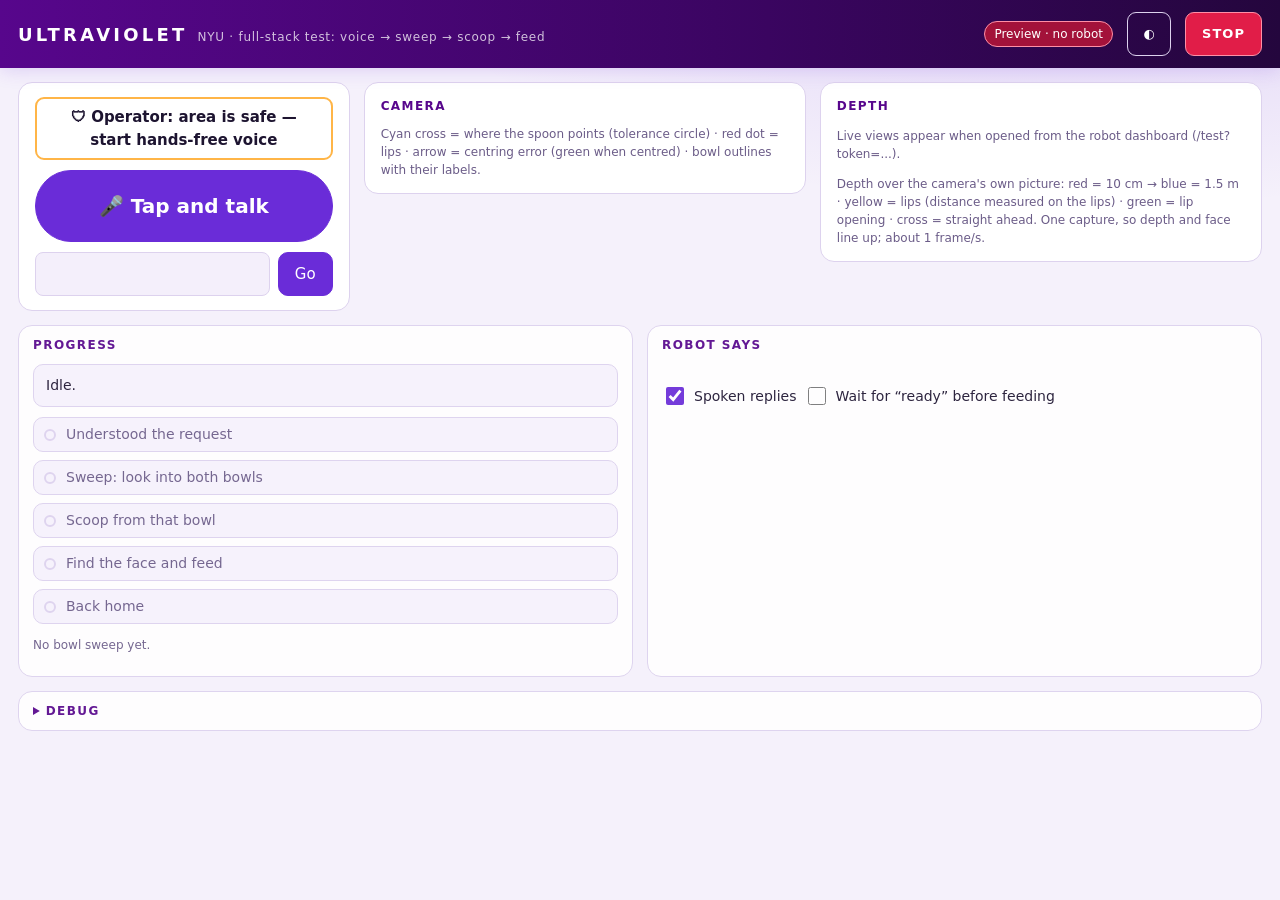
==== commit 75b2fcba: "Test page: dashboard legends under camera and depth, live lips-by-depth line" ====
--- a/dashboard/static/fullstack.html
+++ b/dashboard/static/fullstack.html
@@ -9,6 +9,7 @@
   .stack.top img.cam { max-height:calc(100vh - 190px); aspect-ratio:4/3; }
   .cmd { display:grid; gap:10px; } .cmd .say-input input { flex-basis:120px; }
   .say-result:empty { display:none; }
+  .legend { margin:6px 0 0; font-size:12px; } #depth-live:empty { display:none; } #depth-live { font-weight:600; }
   button.arm { min-height:52px; font-size:15px; font-weight:700; border:2px solid var(--warn); background:transparent; color:var(--ink); }
   button.arm.on { background:var(--ok); border-color:var(--ok); color:#06170f; }
   .stack.secondary { margin-top:14px; opacity:.92; }
@@ -46,11 +47,14 @@
   <section class="view">
     <h2>Camera</h2>
     <img class="cam" id="cam" alt="Live gripper camera with bowl outlines">
+    <p class="muted legend">Cyan cross = where the spoon points (tolerance circle) · red dot = lips · arrow = centring error (green when centred) · bowl outlines with their labels.</p>
   </section>
   <section class="view">
     <h2>Depth</h2>
     <img class="cam" id="depth" alt="Live depth view">
     <p class="muted" id="depth-note" hidden></p>
+    <p class="legend" id="depth-live"></p>
+    <p class="muted legend">Depth over the camera's own picture: red = 10 cm → blue = 1.5 m · yellow = lips (distance measured on the lips) · green = lip opening · cross = straight ahead. One capture, so depth and face line up; about 1 frame/s.</p>
   </section>
 </div>
 <div class="stack secondary">
@@ -313,6 +317,10 @@
     const s = await api('/api/state');
     $('chip').textContent = busy ? 'Live · running' : 'Live'; $('chip').className = busy ? 'chip busy' : 'chip';
     showBowls(s.bowls_seen);
+    const d = s.depth || {};
+    $('depth-live').textContent = d.depth_cm != null
+      ? `Lips by depth: ${d.depth_cm} cm (eye-span guess ${d.eye_span_estimate_cm} cm) · the extend stops on the depth value`
+      : (/error/.test(d.status || '') ? 'Depth: ' + d.status.slice(0, 90) : d.status ? 'Depth: ' + d.status + ' · the extend uses the eye-span estimate' : '');
     const list = s.speech || [];
     const newest = list.length ? list[list.length - 1].id : -1;
     if (lastSpoken !== null) for (const m of list) if (m.id > lastSpoken) {
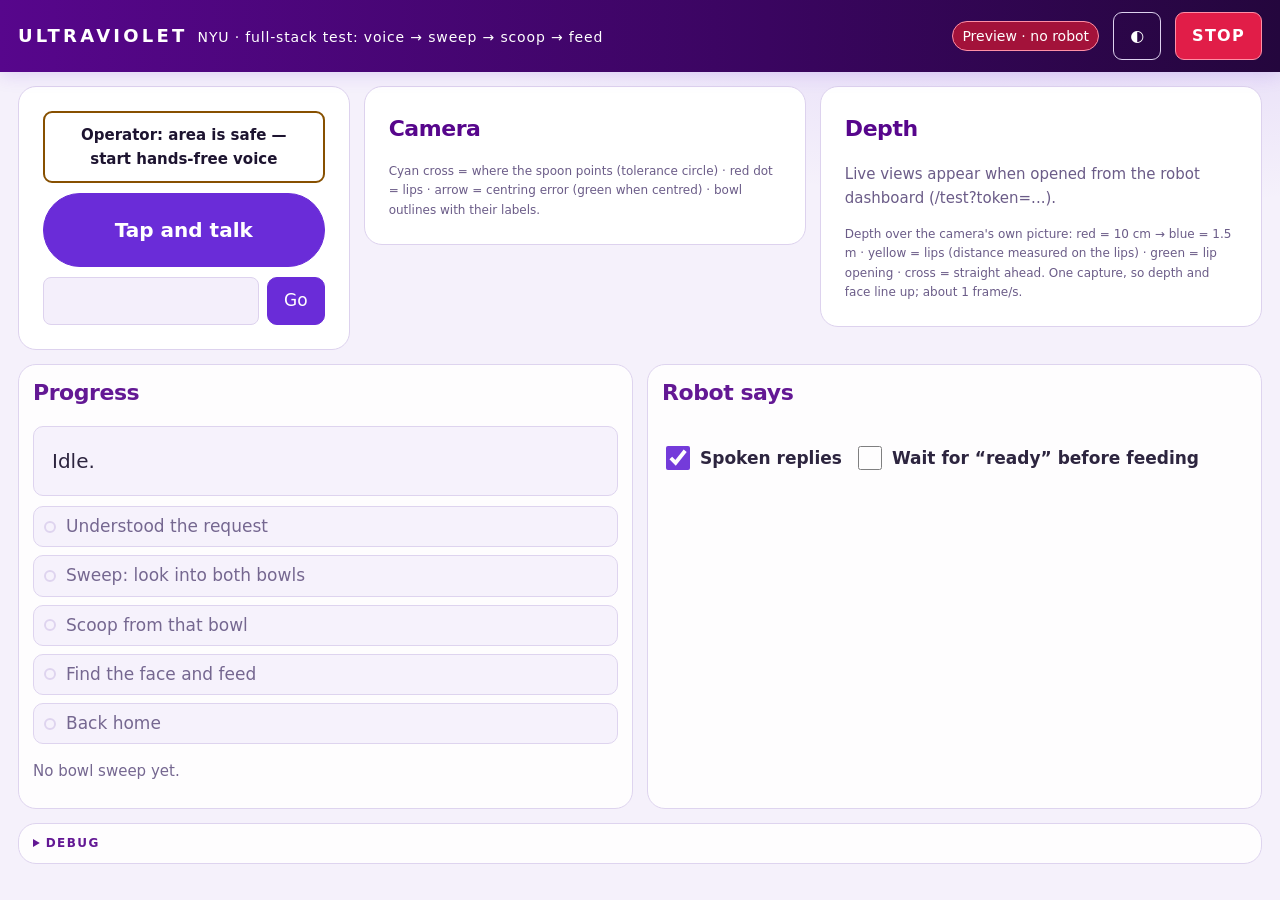
==== commit 69d24553: "No emojis in the dashboard and test page" ====
--- a/dashboard/static/fullstack.html
+++ b/dashboard/static/fullstack.html
@@ -38,8 +38,8 @@
 <main>
 <div class="stack top">
   <section class="cmd">
-    <button class="arm" id="arm" onclick="toggleHandsFree()" aria-pressed="false">🛡 Operator: area is safe — start hands-free voice</button>
-    <button class="mic pill big" id="mic" onclick="toggleMic()" aria-pressed="false">🎤 Tap and talk</button>
+    <button class="arm" id="arm" onclick="toggleHandsFree()" aria-pressed="false">Operator: area is safe — start hands-free voice</button>
+    <button class="mic pill big" id="mic" onclick="toggleMic()" aria-pressed="false">Tap and talk</button>
     <div class="say-input"><input type="text" id="text" aria-label="Command for the robot"
         onkeydown="if (event.key === 'Enter') go(this.value)"><button class="primary" onclick="go(document.getElementById('text').value)">Go</button></div>
     <div class="say-result" id="result" data-kind="idle" role="status" aria-live="polite"></div>
@@ -79,7 +79,7 @@
   <section class="wide" style="grid-column:1/-1">
     <details><summary>Debug</summary>
       <div class="row" style="margin-top:12px">
-        <button class="dbg" onclick="debug('sweep_bowls')">🔍 Sweep bowls</button>
+        <button class="dbg" onclick="debug('sweep_bowls')">Sweep bowls</button>
         <button class="dbg" onclick="debug('find_food',{food:'cereal'})">Find cereal</button>
         <button class="dbg" onclick="debug('find_food',{food:'mms'})">Find M&amp;Ms</button>
         <button class="dbg move" onclick="debug('scoop_food',{food:'cereal'})">Scoop cereal only</button>
@@ -215,8 +215,8 @@
 
 function micLabel() {
   const m = $('mic');
-  if (handsFree) { m.classList.add('on'); m.textContent = '🎙 Hands-free: listening'; m.setAttribute('aria-pressed', 'true'); }
-  else if (!rec) { m.classList.remove('on'); m.textContent = '🎤 Tap and talk'; m.setAttribute('aria-pressed', 'false'); }
+  if (handsFree) { m.classList.add('on'); m.textContent = 'Hands-free: listening'; m.setAttribute('aria-pressed', 'true'); }
+  else if (!rec) { m.classList.remove('on'); m.textContent = 'Tap and talk'; m.setAttribute('aria-pressed', 'false'); }
 }
 function toggleMic() {
   if (handsFree) return;  // already listening all the time
@@ -236,7 +236,7 @@
     const pick = finals.find(f => understand(f)) || finals[0];
     if (pick) go(pick);
   };
-  $('mic').classList.add('on'); $('mic').textContent = '🎙 Listening… tap to finish'; $('mic').setAttribute('aria-pressed', 'true');
+  $('mic').classList.add('on'); $('mic').textContent = 'Listening… tap to finish'; $('mic').setAttribute('aria-pressed', 'true');
   show('result', 'listen', 'Listening…');
   try { session.start(); } catch (e) { rec = null; show('result', 'bad', 'Mic: ' + e.message); }
 }
@@ -251,7 +251,7 @@
   if (rec) { try { rec.abort(); } catch (e) {} rec = null; }
   handsFree = true;
   $('arm').classList.add('on'); $('arm').setAttribute('aria-pressed', 'true');
-  $('arm').textContent = '🛡 Hands-free ON · press to turn off';
+  $('arm').textContent = 'Hands-free ON · press to turn off';
   micLabel(); show('result', 'listen', 'Hands-free: say what you would like.');
   talk('Hands free voice is on. What would you like?');
   listen();
@@ -261,7 +261,7 @@
   const r = hfRec; hfRec = null;
   if (r) { try { r.abort(); } catch (e) {} }
   $('arm').classList.remove('on'); $('arm').setAttribute('aria-pressed', 'false');
-  $('arm').textContent = '🛡 Operator: area is safe — start hands-free voice';
+  $('arm').textContent = 'Operator: area is safe — start hands-free voice';
   micLabel(); if (why) show('result', 'idle', why);
 }
 function listen() {
--- a/dashboard/static/language.css
+++ b/dashboard/static/language.css
@@ -1,28 +1,28 @@
 
   :root {
     --bg:#0d0915; --panel:#181127; --panel2:#1f1633; --line:#2f2347; --ink:#ede7f8; --muted:#a597c2;
-    --violet:#57068c; --uv:#8f5bff; --uv2:#c4a6ff; --glow:rgba(143,91,255,.35);
+    --violet:#57068c; --uv:#7540cf; --uv2:#c4a6ff; --glow:rgba(143,91,255,.35);
     --ok:#3ddc97; --warn:#ffb547; --bad:#ff5d7a; --code:#0f0a19;
   }
   @media (prefers-color-scheme: light) {
     :root:not([data-theme="dark"]) { --bg:#f5f1fb; --panel:#ffffff; --panel2:#f7f3fd; --line:#ddd2ee; --ink:#1d1430;
-      --muted:#6b5c88; --uv:#6a2cd8; --uv2:#57068c; --glow:rgba(106,44,216,.18); --code:#f4effb; }
+      --muted:#6b5c88; --uv:#6a2cd8; --uv2:#57068c; --glow:rgba(106,44,216,.18); --code:#f4effb; --ok:#08784b; --warn:#875000; --bad:#b91c42; }
   }
   :root[data-theme="light"] { --bg:#f5f1fb; --panel:#ffffff; --panel2:#f7f3fd; --line:#ddd2ee; --ink:#1d1430;
-      --muted:#6b5c88; --uv:#6a2cd8; --uv2:#57068c; --glow:rgba(106,44,216,.18); --code:#f4effb; }
+      --muted:#6b5c88; --uv:#6a2cd8; --uv2:#57068c; --glow:rgba(106,44,216,.18); --code:#f4effb; --ok:#08784b; --warn:#875000; --bad:#b91c42; }
   * { box-sizing:border-box; }
-  body { margin:0; font:14px/1.5 ui-sans-serif,system-ui,-apple-system,"Segoe UI",sans-serif; color:var(--ink);
+  body { margin:0; font:17px/1.6 ui-sans-serif,system-ui,-apple-system,"Segoe UI",sans-serif; color:var(--ink);
     background:radial-gradient(1200px 500px at 85% -10%, var(--glow), transparent 60%), var(--bg); min-height:100vh; }
-  header { position:sticky; top:0; z-index:5; display:flex; flex-wrap:wrap; align-items:center; gap:10px 14px;
+  header { position:relative; top:0; z-index:5; display:flex; flex-wrap:wrap; align-items:center; gap:10px 14px;
     padding:12px 18px; background:linear-gradient(90deg, var(--violet), #3a0560 60%, #24063d); color:#fff;
     box-shadow:0 2px 18px var(--glow); }
   .brand { display:flex; flex-wrap:wrap; align-items:baseline; gap:4px 10px; margin-right:auto; min-width:0; }
-  .brand b { font-size:18px; letter-spacing:.18em; } .brand span { opacity:.75; font-size:12px; letter-spacing:.06em; }
-  .chip { font-size:12px; padding:3px 9px; border-radius:999px; background:rgba(255,255,255,.12); border:1px solid rgba(255,255,255,.22); white-space:nowrap; }
+  .brand b { font-size:18px; letter-spacing:.18em; } .brand span { opacity:1; font-size:14px; letter-spacing:.06em; }
+  .chip { font-size:14px; padding:3px 9px; border-radius:999px; background:rgba(255,255,255,.12); border:1px solid rgba(255,255,255,.22); white-space:nowrap; }
   .chip.busy { background:#8f5bff; border-color:#c4a6ff; } .chip.bad { background:#a3123a; border-color:#ff8fa6; } .chip.warn { background:#8a5a00; }
   .clear { display:flex; gap:6px; align-items:center; font-weight:600; font-size:13px; }
   .clear input { width:18px; height:18px; accent-color:#ffb547; }
-  button { font:inherit; font-size:13px; min-width:44px; min-height:44px; padding:7px 12px; border-radius:9px; border:1px solid var(--line);
+  button { font:inherit; font-size:16px; min-width:48px; min-height:48px; padding:10px 16px; border-radius:9px; border:1px solid var(--line);
     background:var(--panel2); color:var(--ink); cursor:pointer; transition:border-color .12s, box-shadow .12s; }
   button:hover { border-color:var(--uv); box-shadow:0 0 0 3px var(--glow); }
   :where(button, input, select, textarea):focus-visible { outline:3px solid var(--uv2); outline-offset:3px; }
@@ -35,18 +35,18 @@
   .voice-toggle { display:inline-flex; align-items:center; gap:7px; min-height:44px; }
   .voice-toggle input { width:18px; height:18px; accent-color:var(--uv); }
   #mic-help { display:block; margin-top:6px; }
-  button.mic.pill { border-radius:999px; padding:10px 22px; font-size:16px; font-weight:700; background:var(--uv); border:1px solid var(--uv);
+  button.mic.pill { border-radius:999px; padding:10px 22px; font-size:20px; font-weight:700; background:var(--uv); border:1px solid var(--uv);
     color:#fff; white-space:nowrap; touch-action:none; user-select:none; -webkit-user-select:none; }
-  button.mic.on { background:var(--warn); border-color:var(--warn); color:#fff; animation:listen 1s ease-in-out infinite; }
+  button.mic.on { background:var(--warn); border-color:var(--warn); color:#281800; animation:listen 1s ease-in-out infinite; }
   @keyframes listen { 50% { box-shadow:0 0 0 7px rgba(255,181,71,.35); } }
   @media (prefers-reduced-motion: reduce) { button.mic.on { animation:none; } }
   .say-input { display:flex; flex-wrap:wrap; gap:8px; }
-  .say-input input { flex:1 1 260px; min-width:0; font-size:16px; padding:10px 12px; border-radius:10px; }
+  .say-input input { flex:1 1 260px; min-width:0; font-size:20px; padding:14px 16px; border-radius:10px; }
   .say-input input:focus { outline:none; border-color:var(--uv); box-shadow:0 0 0 3px var(--glow); }
-  .say-input button { font-size:15px; padding:9px 16px; border-radius:10px; }
-  .say-ex { display:flex; flex-wrap:wrap; align-items:center; gap:6px; margin:10px 0; }
-  button.ex { border-radius:999px; padding:4px 11px; font-size:12px; color:var(--muted); }
-  .say-result { margin:4px 0 8px; padding:10px 12px; border-radius:10px; border:1px solid var(--line); background:var(--panel2); font-size:14px; }
+  .say-input button { font-size:17px; padding:9px 16px; border-radius:10px; }
+  .say-ex { display:flex; flex-wrap:wrap; align-items:center; gap:10px; margin:18px 0; }
+  button.ex { border-radius:999px; padding:10px 16px; font-size:16px; color:var(--ink); }
+  .say-result { margin:4px 0 8px; padding:10px 12px; border-radius:10px; border:1px solid var(--line); background:var(--panel2); font-size:20px; line-height:1.6; }
   .say-result[data-kind="listen"] { border-color:var(--warn); }
   .say-result[data-kind="ok"] { border-color:var(--ok); } .say-result[data-kind="ok"]::before { content:"✓ "; color:var(--ok); font-weight:700; }
   .say-result[data-kind="move"] { border-color:var(--warn); } .say-result[data-kind="move"]::before { content:"⚠ "; color:var(--warn); }
@@ -61,18 +61,18 @@
   main { padding:0 18px 28px; }
   .tab { display:none; gap:14px; grid-template-columns:repeat(auto-fit,minmax(min(100%,330px),1fr)); padding-top:14px;
     border-top:1px solid var(--line); } .tab.on { display:grid; }
-  section { background:var(--panel); border:1px solid var(--line); border-radius:14px; padding:14px 16px; min-width:0; }
+  section { background:var(--panel); border:1px solid var(--line); border-radius:18px; padding:24px; min-width:0; }
   section.wide { grid-column:1/-1; }
-  h2 { margin:0 0 10px; font-size:12px; letter-spacing:.12em; text-transform:uppercase; color:var(--uv2); }
+  h2 { margin:0 0 16px; font-size:22px; letter-spacing:-.02em; text-transform:none; color:var(--uv2); }
   .row { display:flex; flex-wrap:wrap; gap:7px; align-items:center; margin:7px 0; }
-  .muted { color:var(--muted); font-size:12px; }
+  .muted { color:var(--muted); font-size:15px; }
   input[type=text],input[type=number],select { font:inherit; padding:6px 8px; border-radius:8px; border:1px solid var(--line);
     background:var(--code); color:var(--ink); }
   input[type=number] { width:86px; }
   textarea { width:100%; min-height:110px; font:12px/1.45 ui-monospace,Menlo,monospace; background:var(--code); color:var(--ink);
     border:1px solid var(--line); border-radius:9px; padding:9px; }
   pre { margin:8px 0 0; background:var(--code); border:1px solid var(--line); border-radius:9px; padding:9px;
-    font:12px/1.45 ui-monospace,Menlo,monospace; max-height:340px; overflow:auto; white-space:pre-wrap; word-break:break-word; }
+    font:14px/1.6 ui-monospace,Menlo,monospace; max-height:340px; overflow:auto; white-space:pre-wrap; word-break:break-word; }
   table { width:100%; border-collapse:collapse; font-variant-numeric:tabular-nums; }
   th,td { text-align:left; padding:5px 6px; border-bottom:1px solid var(--line); }
   th { color:var(--muted); font-weight:500; font-size:12px; }
@@ -109,8 +109,36 @@
     .row > label { max-width:100%; } #toast { left:12px; right:12px; max-width:none; }
   }
 
-button:disabled { opacity:.45; cursor:not-allowed; } main { max-width:1120px; margin:auto; padding-top:20px; } .intro { margin:8px 0 22px; } .intro h1 { font-size:clamp(26px,5vw,40px); margin:0 0 8px; letter-spacing:-.04em; } .preview-note { border-left:3px solid var(--uv); padding:10px 14px; background:var(--panel); margin:16px 0; } .preview-grid { display:grid; grid-template-columns:1fr 1fr; gap:14px; margin-top:14px; } .preview-grid section { min-width:0; } #reply-voice { max-width:100%; } .voice-controls label { flex-shrink:0; } @media(max-width:700px) { .preview-grid { grid-template-columns:1fr; } .say-input button { flex:1; } }
+button:disabled { opacity:1; background:var(--panel2); color:var(--muted); border:1px dashed var(--muted); cursor:not-allowed; box-shadow:none; } main { max-width:1120px; margin:auto; padding-top:20px; } .intro { margin:8px 0 22px; } .intro h1 { font-size:clamp(26px,5vw,40px); margin:0 0 8px; letter-spacing:-.04em; } .preview-note { border-left:3px solid var(--uv); padding:10px 14px; background:var(--panel); margin:16px 0; } .preview-grid { display:grid; grid-template-columns:1fr 1fr; gap:14px; margin-top:14px; } .preview-grid section { min-width:0; } #reply-voice { max-width:100%; } .voice-controls label { flex-shrink:0; } @media(max-width:700px) { .preview-grid { grid-template-columns:1fr; } .say-input button { flex:1; } }
 
 [hidden] { display:none !important; }
 /* Contain focus/glow paint at narrow viewport edges without changing card widths. */
 html { overflow-x:clip; }
+
+/* Readable at a presentation distance, with generous touch and keyboard targets. */
+select { min-height:48px; max-width:100%; }
+input::placeholder { color:var(--muted); opacity:1; }
+.say { border:2px solid var(--uv); box-shadow:0 8px 32px var(--glow); }
+.say-input > button:not(.primary) { background:var(--uv); border-color:var(--uv); color:white; font-weight:700; }
+.say-result { padding:18px; margin-top:20px; }
+.voice-controls { gap:12px 18px; }
+.voice-toggle input { width:24px; height:24px; }
+.row { gap:12px; }
+.row label { font-weight:650; }
+nav { gap:10px; }
+nav button { border-radius:12px; border-bottom:1px solid var(--line); }
+nav button.on { border:2px solid var(--uv2); font-weight:700; }
+:where(button,input,select,textarea,a,summary):focus-visible { outline:3px solid var(--uv2); outline-offset:4px; }
+#nltext:focus-visible { outline:3px solid var(--uv2); outline-offset:4px; }
+#copy { margin-top:14px; }
+@media (max-width:600px) {
+  .say-input input { flex-basis:100%; width:100%; }
+  .say-input button { flex-basis:100%; }
+  .say-ex button { flex:1 1 180px; }
+  .voice-controls > select { width:100%; }
+  .brand b { letter-spacing:.1em; }
+}
+@media (prefers-reduced-motion:reduce) { * { animation:none !important; transition:none !important; } }
+
+#nltext { font-size:20px; }
+:where(button, input[type=text], select) { border-color:var(--muted); }
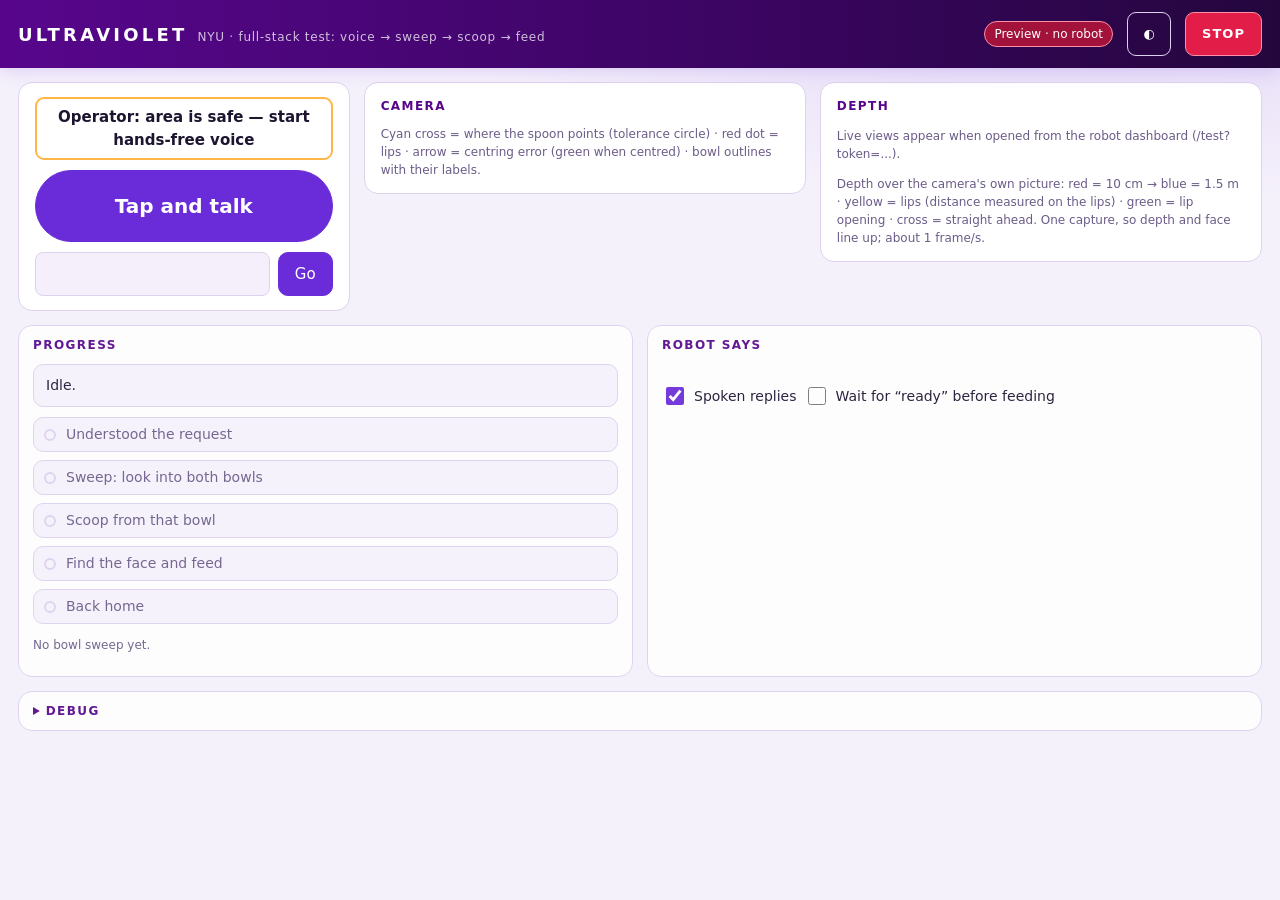
==== commit 833e26a9: "No-vision debug moves (scoop Bowl 1/2, sweep to the mouth spot), quiet; per-step timing and a true f" ====
--- a/dashboard/static/fullstack.html
+++ b/dashboard/static/fullstack.html
@@ -87,6 +87,10 @@
         <button class="dbg move" onclick="debug('feed')">Feed only</button>
         <button class="dbg" onclick="debug('home')">Home</button></div>
       <div class="row">
+        <button class="dbg move" onclick="debug('scoop_bowl',{bowl:'bowl1'})">Scoop Bowl 1 (no vision, no voice)</button>
+        <button class="dbg move" onclick="debug('scoop_bowl',{bowl:'bowl2'})">Scoop Bowl 2 (no vision, no voice)</button>
+        <button class="dbg move" onclick="debug('go_mouth')">Sweep to the mouth spot (no vision)</button></div>
+      <div class="row">
         <button class="dbg move" onclick="debug('dump',{food:'cereal'})">Dump spoon back into the cereal bowl</button>
         <button class="dbg move" onclick="debug('dump',{food:'mms'})">Dump spoon back into the M&amp;M bowl</button></div>
       <p class="muted">Dump: the spoon goes over that bowl (bowl from the last sweep; otherwise Bowl 1 cereal, Bowl 2 M&amp;Ms),
--- a/dashboard/static/language.css
+++ b/dashboard/static/language.css
@@ -1,28 +1,28 @@
 
   :root {
     --bg:#0d0915; --panel:#181127; --panel2:#1f1633; --line:#2f2347; --ink:#ede7f8; --muted:#a597c2;
-    --violet:#57068c; --uv:#7540cf; --uv2:#c4a6ff; --glow:rgba(143,91,255,.35);
+    --violet:#57068c; --uv:#8f5bff; --uv2:#c4a6ff; --glow:rgba(143,91,255,.35);
     --ok:#3ddc97; --warn:#ffb547; --bad:#ff5d7a; --code:#0f0a19;
   }
   @media (prefers-color-scheme: light) {
     :root:not([data-theme="dark"]) { --bg:#f5f1fb; --panel:#ffffff; --panel2:#f7f3fd; --line:#ddd2ee; --ink:#1d1430;
-      --muted:#6b5c88; --uv:#6a2cd8; --uv2:#57068c; --glow:rgba(106,44,216,.18); --code:#f4effb; --ok:#08784b; --warn:#875000; --bad:#b91c42; }
+      --muted:#6b5c88; --uv:#6a2cd8; --uv2:#57068c; --glow:rgba(106,44,216,.18); --code:#f4effb; }
   }
   :root[data-theme="light"] { --bg:#f5f1fb; --panel:#ffffff; --panel2:#f7f3fd; --line:#ddd2ee; --ink:#1d1430;
-      --muted:#6b5c88; --uv:#6a2cd8; --uv2:#57068c; --glow:rgba(106,44,216,.18); --code:#f4effb; --ok:#08784b; --warn:#875000; --bad:#b91c42; }
+      --muted:#6b5c88; --uv:#6a2cd8; --uv2:#57068c; --glow:rgba(106,44,216,.18); --code:#f4effb; }
   * { box-sizing:border-box; }
-  body { margin:0; font:17px/1.6 ui-sans-serif,system-ui,-apple-system,"Segoe UI",sans-serif; color:var(--ink);
+  body { margin:0; font:14px/1.5 ui-sans-serif,system-ui,-apple-system,"Segoe UI",sans-serif; color:var(--ink);
     background:radial-gradient(1200px 500px at 85% -10%, var(--glow), transparent 60%), var(--bg); min-height:100vh; }
-  header { position:relative; top:0; z-index:5; display:flex; flex-wrap:wrap; align-items:center; gap:10px 14px;
+  header { position:sticky; top:0; z-index:5; display:flex; flex-wrap:wrap; align-items:center; gap:10px 14px;
     padding:12px 18px; background:linear-gradient(90deg, var(--violet), #3a0560 60%, #24063d); color:#fff;
     box-shadow:0 2px 18px var(--glow); }
   .brand { display:flex; flex-wrap:wrap; align-items:baseline; gap:4px 10px; margin-right:auto; min-width:0; }
-  .brand b { font-size:18px; letter-spacing:.18em; } .brand span { opacity:1; font-size:14px; letter-spacing:.06em; }
-  .chip { font-size:14px; padding:3px 9px; border-radius:999px; background:rgba(255,255,255,.12); border:1px solid rgba(255,255,255,.22); white-space:nowrap; }
+  .brand b { font-size:18px; letter-spacing:.18em; } .brand span { opacity:.75; font-size:12px; letter-spacing:.06em; }
+  .chip { font-size:12px; padding:3px 9px; border-radius:999px; background:rgba(255,255,255,.12); border:1px solid rgba(255,255,255,.22); white-space:nowrap; }
   .chip.busy { background:#8f5bff; border-color:#c4a6ff; } .chip.bad { background:#a3123a; border-color:#ff8fa6; } .chip.warn { background:#8a5a00; }
   .clear { display:flex; gap:6px; align-items:center; font-weight:600; font-size:13px; }
   .clear input { width:18px; height:18px; accent-color:#ffb547; }
-  button { font:inherit; font-size:16px; min-width:48px; min-height:48px; padding:10px 16px; border-radius:9px; border:1px solid var(--line);
+  button { font:inherit; font-size:13px; min-width:44px; min-height:44px; padding:7px 12px; border-radius:9px; border:1px solid var(--line);
     background:var(--panel2); color:var(--ink); cursor:pointer; transition:border-color .12s, box-shadow .12s; }
   button:hover { border-color:var(--uv); box-shadow:0 0 0 3px var(--glow); }
   :where(button, input, select, textarea):focus-visible { outline:3px solid var(--uv2); outline-offset:3px; }
@@ -35,18 +35,18 @@
   .voice-toggle { display:inline-flex; align-items:center; gap:7px; min-height:44px; }
   .voice-toggle input { width:18px; height:18px; accent-color:var(--uv); }
   #mic-help { display:block; margin-top:6px; }
-  button.mic.pill { border-radius:999px; padding:10px 22px; font-size:20px; font-weight:700; background:var(--uv); border:1px solid var(--uv);
+  button.mic.pill { border-radius:999px; padding:10px 22px; font-size:16px; font-weight:700; background:var(--uv); border:1px solid var(--uv);
     color:#fff; white-space:nowrap; touch-action:none; user-select:none; -webkit-user-select:none; }
-  button.mic.on { background:var(--warn); border-color:var(--warn); color:#281800; animation:listen 1s ease-in-out infinite; }
+  button.mic.on { background:var(--warn); border-color:var(--warn); color:#fff; animation:listen 1s ease-in-out infinite; }
   @keyframes listen { 50% { box-shadow:0 0 0 7px rgba(255,181,71,.35); } }
   @media (prefers-reduced-motion: reduce) { button.mic.on { animation:none; } }
   .say-input { display:flex; flex-wrap:wrap; gap:8px; }
-  .say-input input { flex:1 1 260px; min-width:0; font-size:20px; padding:14px 16px; border-radius:10px; }
+  .say-input input { flex:1 1 260px; min-width:0; font-size:16px; padding:10px 12px; border-radius:10px; }
   .say-input input:focus { outline:none; border-color:var(--uv); box-shadow:0 0 0 3px var(--glow); }
-  .say-input button { font-size:17px; padding:9px 16px; border-radius:10px; }
-  .say-ex { display:flex; flex-wrap:wrap; align-items:center; gap:10px; margin:18px 0; }
-  button.ex { border-radius:999px; padding:10px 16px; font-size:16px; color:var(--ink); }
-  .say-result { margin:4px 0 8px; padding:10px 12px; border-radius:10px; border:1px solid var(--line); background:var(--panel2); font-size:20px; line-height:1.6; }
+  .say-input button { font-size:15px; padding:9px 16px; border-radius:10px; }
+  .say-ex { display:flex; flex-wrap:wrap; align-items:center; gap:6px; margin:10px 0; }
+  button.ex { border-radius:999px; padding:4px 11px; font-size:12px; color:var(--muted); }
+  .say-result { margin:4px 0 8px; padding:10px 12px; border-radius:10px; border:1px solid var(--line); background:var(--panel2); font-size:14px; }
   .say-result[data-kind="listen"] { border-color:var(--warn); }
   .say-result[data-kind="ok"] { border-color:var(--ok); } .say-result[data-kind="ok"]::before { content:"✓ "; color:var(--ok); font-weight:700; }
   .say-result[data-kind="move"] { border-color:var(--warn); } .say-result[data-kind="move"]::before { content:"⚠ "; color:var(--warn); }
@@ -61,18 +61,18 @@
   main { padding:0 18px 28px; }
   .tab { display:none; gap:14px; grid-template-columns:repeat(auto-fit,minmax(min(100%,330px),1fr)); padding-top:14px;
     border-top:1px solid var(--line); } .tab.on { display:grid; }
-  section { background:var(--panel); border:1px solid var(--line); border-radius:18px; padding:24px; min-width:0; }
+  section { background:var(--panel); border:1px solid var(--line); border-radius:14px; padding:14px 16px; min-width:0; }
   section.wide { grid-column:1/-1; }
-  h2 { margin:0 0 16px; font-size:22px; letter-spacing:-.02em; text-transform:none; color:var(--uv2); }
+  h2 { margin:0 0 10px; font-size:12px; letter-spacing:.12em; text-transform:uppercase; color:var(--uv2); }
   .row { display:flex; flex-wrap:wrap; gap:7px; align-items:center; margin:7px 0; }
-  .muted { color:var(--muted); font-size:15px; }
+  .muted { color:var(--muted); font-size:12px; }
   input[type=text],input[type=number],select { font:inherit; padding:6px 8px; border-radius:8px; border:1px solid var(--line);
     background:var(--code); color:var(--ink); }
   input[type=number] { width:86px; }
   textarea { width:100%; min-height:110px; font:12px/1.45 ui-monospace,Menlo,monospace; background:var(--code); color:var(--ink);
     border:1px solid var(--line); border-radius:9px; padding:9px; }
   pre { margin:8px 0 0; background:var(--code); border:1px solid var(--line); border-radius:9px; padding:9px;
-    font:14px/1.6 ui-monospace,Menlo,monospace; max-height:340px; overflow:auto; white-space:pre-wrap; word-break:break-word; }
+    font:12px/1.45 ui-monospace,Menlo,monospace; max-height:340px; overflow:auto; white-space:pre-wrap; word-break:break-word; }
   table { width:100%; border-collapse:collapse; font-variant-numeric:tabular-nums; }
   th,td { text-align:left; padding:5px 6px; border-bottom:1px solid var(--line); }
   th { color:var(--muted); font-weight:500; font-size:12px; }
@@ -109,36 +109,8 @@
     .row > label { max-width:100%; } #toast { left:12px; right:12px; max-width:none; }
   }
 
-button:disabled { opacity:1; background:var(--panel2); color:var(--muted); border:1px dashed var(--muted); cursor:not-allowed; box-shadow:none; } main { max-width:1120px; margin:auto; padding-top:20px; } .intro { margin:8px 0 22px; } .intro h1 { font-size:clamp(26px,5vw,40px); margin:0 0 8px; letter-spacing:-.04em; } .preview-note { border-left:3px solid var(--uv); padding:10px 14px; background:var(--panel); margin:16px 0; } .preview-grid { display:grid; grid-template-columns:1fr 1fr; gap:14px; margin-top:14px; } .preview-grid section { min-width:0; } #reply-voice { max-width:100%; } .voice-controls label { flex-shrink:0; } @media(max-width:700px) { .preview-grid { grid-template-columns:1fr; } .say-input button { flex:1; } }
+button:disabled { opacity:.45; cursor:not-allowed; } main { max-width:1120px; margin:auto; padding-top:20px; } .intro { margin:8px 0 22px; } .intro h1 { font-size:clamp(26px,5vw,40px); margin:0 0 8px; letter-spacing:-.04em; } .preview-note { border-left:3px solid var(--uv); padding:10px 14px; background:var(--panel); margin:16px 0; } .preview-grid { display:grid; grid-template-columns:1fr 1fr; gap:14px; margin-top:14px; } .preview-grid section { min-width:0; } #reply-voice { max-width:100%; } .voice-controls label { flex-shrink:0; } @media(max-width:700px) { .preview-grid { grid-template-columns:1fr; } .say-input button { flex:1; } }
 
 [hidden] { display:none !important; }
 /* Contain focus/glow paint at narrow viewport edges without changing card widths. */
 html { overflow-x:clip; }
-
-/* Readable at a presentation distance, with generous touch and keyboard targets. */
-select { min-height:48px; max-width:100%; }
-input::placeholder { color:var(--muted); opacity:1; }
-.say { border:2px solid var(--uv); box-shadow:0 8px 32px var(--glow); }
-.say-input > button:not(.primary) { background:var(--uv); border-color:var(--uv); color:white; font-weight:700; }
-.say-result { padding:18px; margin-top:20px; }
-.voice-controls { gap:12px 18px; }
-.voice-toggle input { width:24px; height:24px; }
-.row { gap:12px; }
-.row label { font-weight:650; }
-nav { gap:10px; }
-nav button { border-radius:12px; border-bottom:1px solid var(--line); }
-nav button.on { border:2px solid var(--uv2); font-weight:700; }
-:where(button,input,select,textarea,a,summary):focus-visible { outline:3px solid var(--uv2); outline-offset:4px; }
-#nltext:focus-visible { outline:3px solid var(--uv2); outline-offset:4px; }
-#copy { margin-top:14px; }
-@media (max-width:600px) {
-  .say-input input { flex-basis:100%; width:100%; }
-  .say-input button { flex-basis:100%; }
-  .say-ex button { flex:1 1 180px; }
-  .voice-controls > select { width:100%; }
-  .brand b { letter-spacing:.1em; }
-}
-@media (prefers-reduced-motion:reduce) { * { animation:none !important; transition:none !important; } }
-
-#nltext { font-size:20px; }
-:where(button, input[type=text], select) { border-color:var(--muted); }
